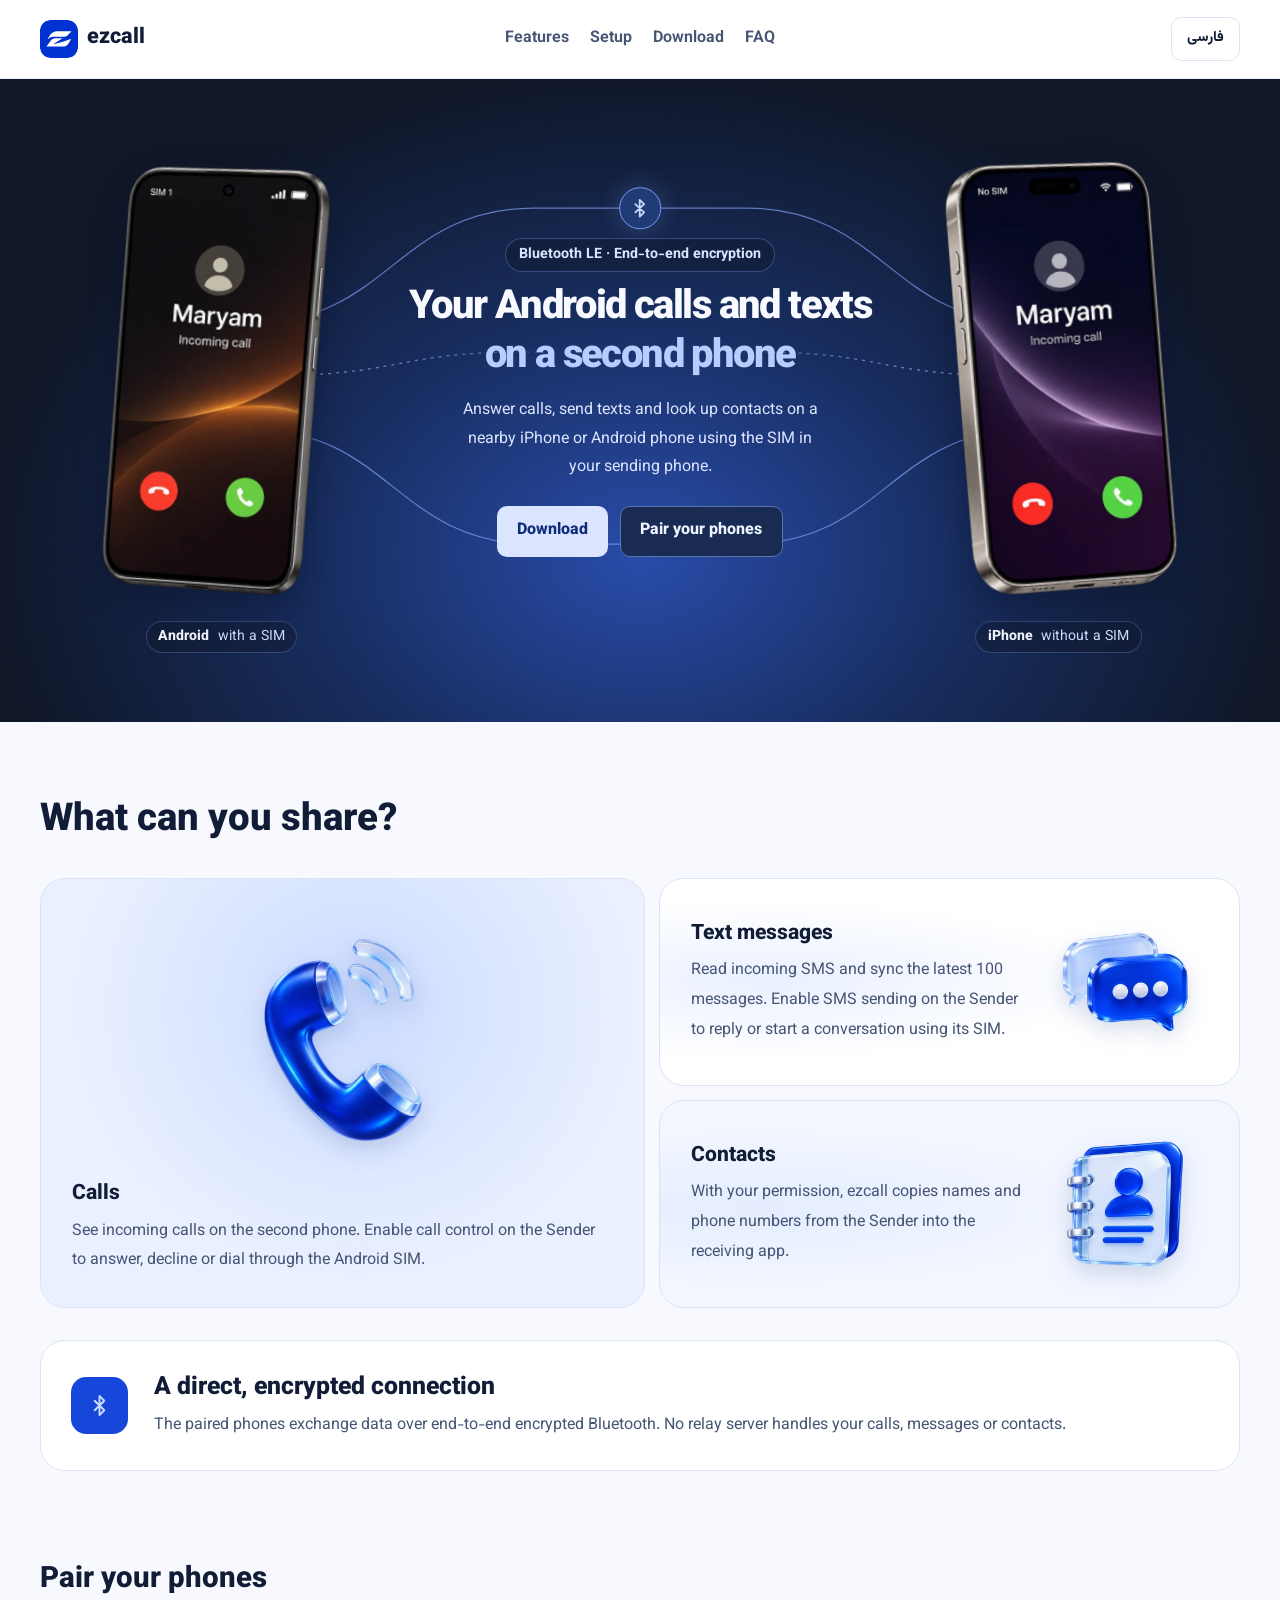
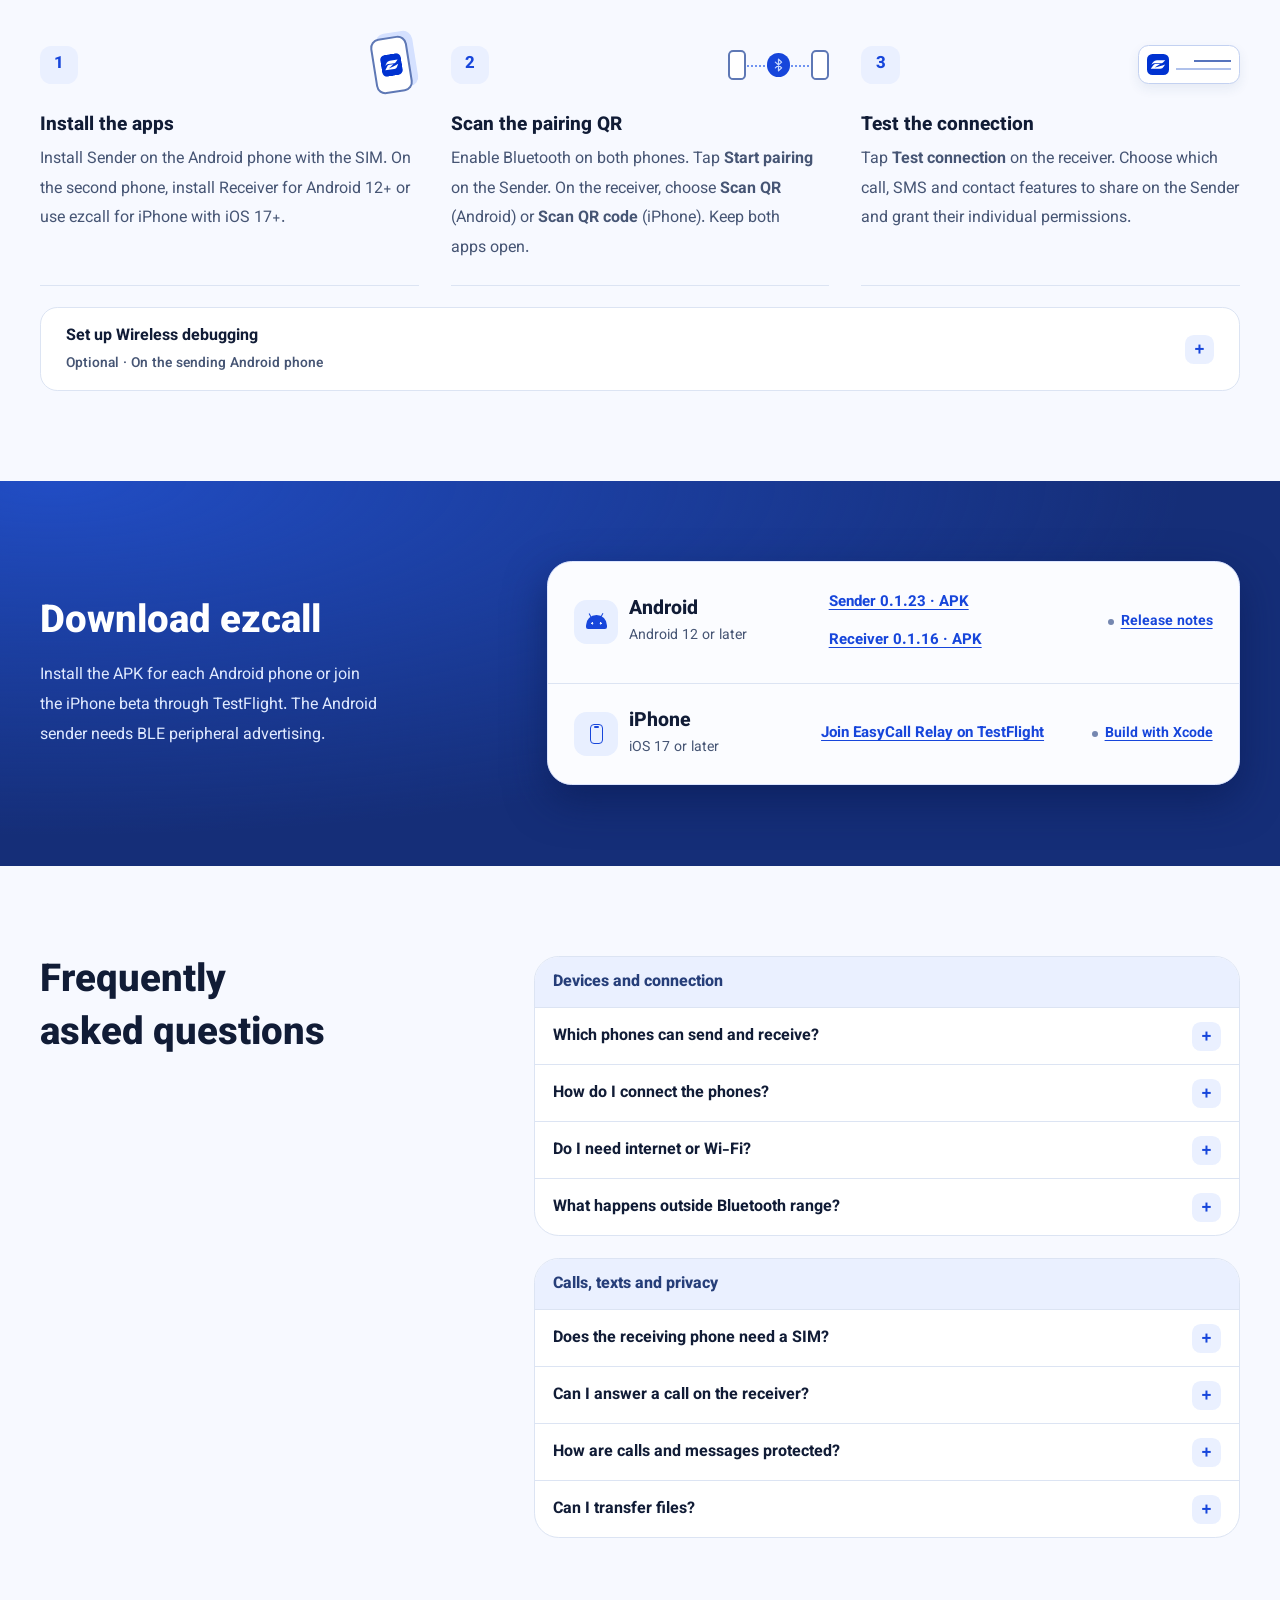
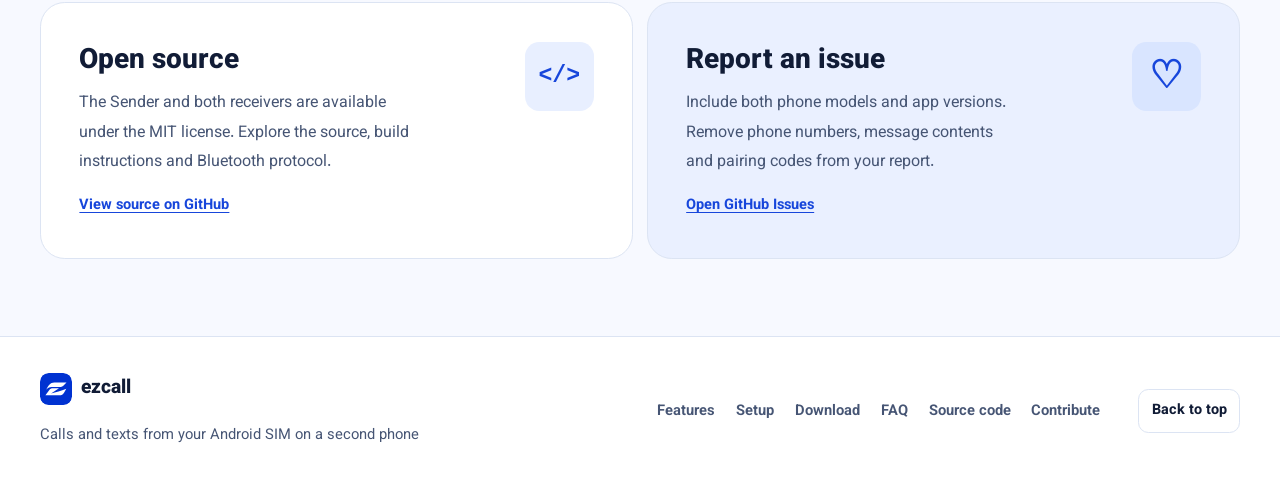
==== docs/en.html @ 279ec1f6 "Release EasyCall Android Sender 0.1.23 and Receiver 0.1.16 Sender checks in a live relayed call whet" ====
<!DOCTYPE html>

<html dir="ltr" lang="en">
<head>
<meta charset="utf-8"/>
<meta content="width=device-width, initial-scale=1" name="viewport"/>
<meta content="Use an Android SIM for calls, SMS and contacts on a nearby iPhone or second Android over encrypted Bluetooth." name="description"/>
<meta content="#f7f9ff" name="theme-color"/>
<meta content="website" property="og:type"/>
<meta content="ezcall | Android calls and SMS on a second phone" property="og:title"/>
<meta content="Use an Android SIM for calls, SMS and contacts on a nearby iPhone or second Android over encrypted Bluetooth." property="og:description"/>
<meta content="https://ehsatn.github.io/EZcall/en.html" property="og:url"/>
<meta content="https://ehsatn.github.io/EZcall/assets/ezcall-app-icon.png?v=vector" property="og:image"/>
<link href="https://ehsatn.github.io/EZcall/" hreflang="fa" rel="alternate"/>
<link href="https://ehsatn.github.io/EZcall/en.html" hreflang="en" rel="alternate"/>
<link href="https://ehsatn.github.io/EZcall/en.html" rel="canonical"/>
<title>ezcall | Android calls and SMS on a second phone</title>
<link href="assets/ezcall-app-icon.svg" rel="icon" sizes="any" type="image/svg+xml"/>
<link href="assets/ezcall-app-icon.png?v=vector" rel="apple-touch-icon"/>
<link href="site.css" rel="stylesheet"/>
</head>
<body>
<a class="skip" href="#main">Skip to content</a>
<header class="site-header" id="top">
<div class="header wrap">
<a aria-label="ezcall home" class="brand" href="#top">
<img alt="" height="44" src="assets/ezcall-app-icon.svg" width="44"/><span>ezcall</span>
</a>
<nav aria-label="Main navigation">
<a href="#features">Features</a>
<a href="#how">Setup</a>
<a href="#download">Download</a>
<a href="#faq">FAQ</a>
</nav>
<a class="header-action" href="index.html" hreflang="fa" lang="fa">فارسی</a>
</div>
</header>
<main id="main" tabindex="-1">
<section aria-labelledby="title" class="hero">
<div class="hero-layout wrap">
<div class="hero-copy">
<p class="eyebrow">Bluetooth LE · End-to-end encryption</p>
<h1 id="title">Your Android calls and texts <span>on a second phone</span></h1>
<p class="hero-description">Answer calls, send texts and look up contacts on a nearby iPhone or Android phone using the SIM in your sending phone.</p>
<div class="actions">
<a class="button primary" href="#download">Download</a>
<a class="button secondary" href="#how">Pair your phones</a>
</div>
</div>
<figure class="hero-art">
<div class="hero-devices">
<svg aria-hidden="true" class="hero-routes" fill="none" focusable="false" preserveAspectRatio="none" viewBox="0 0 800 400">
<defs>
<linearGradient id="relay-midline">
<stop offset="0" stop-color="#98b6ff"></stop>
<stop offset=".28" stop-color="#98b6ff" stop-opacity=".65"></stop>
<stop offset=".4" stop-color="#98b6ff" stop-opacity="0"></stop>
<stop offset=".6" stop-color="#98b6ff" stop-opacity="0"></stop>
<stop offset=".72" stop-color="#98b6ff" stop-opacity=".65"></stop>
<stop offset="1" stop-color="#98b6ff"></stop>
</linearGradient>
</defs>
<path class="route-outer" d="M0 155C136 155 149 60 289 60H511C651 60 664 155 800 155" vector-effect="non-scaling-stroke"></path>
<path class="route-inner" d="M0 200C158 200 140 180 281 180H519C660 180 642 200 800 200" vector-effect="non-scaling-stroke"></path>
<path class="route-outer" d="M0 245C136 245 149 340 289 340H511C651 340 664 245 800 245" vector-effect="non-scaling-stroke"></path>
</svg>
<img alt="Maryam calling the Android sender on SIM 1" class="hero-phone hero-phone-android" fetchpriority="high" height="1080" src="assets/ezcall-hero-android-maryam.webp" width="720"/>
<span aria-hidden="true" class="hero-relay"><img alt="" height="24" src="assets/bluetooth.svg?v=ezcall-blue" width="24"/></span>
<img alt="The same call from Maryam on an iPhone without a SIM" class="hero-phone hero-phone-iphone" fetchpriority="high" height="1080" src="assets/ezcall-hero-iphone-maryam.webp" width="720"/>
</div>
<figcaption>
<span><b>Android</b> with a SIM</span>
<span><b>iPhone</b> without a SIM</span>
</figcaption>
</figure>
</div>
</section>
<section aria-labelledby="features-title" class="features wrap" id="features">
<h2 id="features-title">What can you share?</h2>
<div class="feature-grid">
<article class="feature-card feature-call">
<div>
<h3>Calls</h3>
<p>See incoming calls on the second phone. Enable call control on the Sender to answer, decline or dial through the Android SIM.</p>
</div>
<img alt="" height="500" loading="lazy" src="assets/ezcall-feature-call.webp" width="500"/>
</article>
<article class="feature-card feature-message">
<div>
<h3>Text messages</h3>
<p>Read incoming SMS and sync the latest 100 messages. Enable SMS sending on the Sender to reply or start a conversation using its SIM.</p>
</div>
<img alt="" height="500" loading="lazy" src="assets/ezcall-feature-message.webp" width="500"/>
</article>
<article class="feature-card feature-contacts">
<div>
<h3>Contacts</h3>
<p>With your permission, ezcall copies names and phone numbers from the Sender into the receiving app.</p>
</div>
<img alt="" height="500" loading="lazy" src="assets/ezcall-feature-contacts.webp" width="500"/>
</article>
</div>
</section>
<section aria-labelledby="privacy-title" class="privacy wrap">
<div class="privacy-panel">
<span aria-hidden="true" class="privacy-icon"><img alt="" height="28" src="assets/bluetooth.svg?v=ezcall-blue" width="28"/></span>
<div>
<h2 id="privacy-title">A direct, encrypted connection</h2>
<p>The paired phones exchange data over end-to-end encrypted Bluetooth. No relay server handles your calls, messages or contacts.</p>
</div>
</div>
</section>
<section aria-labelledby="how-title" class="how wrap" id="how">
<h2 id="how-title">Pair your phones</h2>
<ol class="steps" role="list">
<li>
<div aria-hidden="true" class="step-art">
<span class="step-index">1</span>
<span class="install-preview"><img alt="" height="28" src="assets/ezcall-app-icon.svg" width="28"/></span>
</div>
<div><h3>Install the apps</h3><p>Install Sender on the Android phone with the SIM. On the second phone, install Receiver for Android 12+ or use ezcall for iPhone with iOS 17+.</p></div>
</li>
<li>
<div aria-hidden="true" class="step-art">
<span class="step-index">2</span>
<span class="pair-preview">
<span class="pair-device"></span>
<img alt="" height="24" src="assets/bluetooth.svg?v=ezcall-blue" width="24"/>
<span class="pair-device"></span>
</span>
</div>
<div><h3>Scan the pairing QR</h3><p>Enable Bluetooth on both phones. Tap <b>Start pairing</b> on the Sender. On the receiver, choose <b>Scan QR</b> (Android) or <b>Scan QR code</b> (iPhone). Keep both apps open.</p></div>
</li>
<li>
<div aria-hidden="true" class="step-art">
<span class="step-index">3</span>
<span class="notification-preview">
<img alt="" height="28" src="assets/ezcall-app-icon.svg" width="28"/>
<span class="notification-lines"></span>
</span>
</div>
<div><h3>Test the connection</h3><p>Tap <b>Test connection</b> on the receiver. Choose which call, SMS and contact features to share on the Sender and grant their individual permissions.</p></div>
</li>
</ol>
<details class="wireless-guide" id="wireless-debugging">
<summary><span>Set up Wireless debugging<small>Optional · On the sending Android phone</small></span></summary>
<div class="wireless-content">
<p>For call audio on the receiver, pair ezcall with the debugging service on the sending Android phone itself. The two phones still pair by QR and exchange data over Bluetooth.</p>
<ol>
<li>Connect the Sender to Wi-Fi and turn on Developer options. On most phones, open About phone and tap Build number seven times.</li>
<li>In ezcall, tap <b>Pair with Wireless debugging</b>. Allow notifications if prompted.</li>
<li>Open <b>Developer options → Wireless debugging</b>, enable it and select <b>Pair device with pairing code</b>. Keep the code dialog open.</li>
<li>In the notification shade, tap <b>Enter code</b> on the ezcall notification and enter the six digits. If port discovery fails, enter the code and port from the same dialog in the form <code>123456:37811</code>.</li>
</ol>
<p>Under <b>Call audio on the receiving phone</b>, tap <b>Set up call audio</b>. The app reports whether the handset supports two-way or listen-only audio. To revoke authorization, remove ezcall from <b>Paired devices</b> in Wireless debugging.</p>
<a href="https://developer.android.com/studio/debug/dev-options">Android developer options guide</a>
</div>
</details>
</section>
<section aria-labelledby="download-title" class="download-band" id="download">
<div class="download wrap">
<div class="section-intro">
<h2 id="download-title">Download ezcall</h2>
<p>Install the APK for each Android phone or join the iPhone beta through TestFlight. The Android sender needs BLE peripheral advertising.</p>
</div>
<div class="platforms">
<article class="platform">
<header class="platform-header">
<span aria-hidden="true" class="platform-icon"><span class="android-mark"></span></span>
<div><h3>Android</h3><p>Android 12 or later</p></div>
</header>
<ul class="platform-roles" role="list">
<li><a href="https://github.com/ehsatn/EZcall/releases/download/android-2026-11-28-2/ezcall-sender-0.1.23-release.apk">Sender 0.1.23 · APK</a></li>
<li><a href="https://github.com/ehsatn/EZcall/releases/download/android-2026-11-28-2/ezcall-receiver-0.1.16-release.apk">Receiver 0.1.16 · APK</a></li>
</ul>
<a class="platform-release" href="https://github.com/ehsatn/EZcall/releases/latest" id="android-download">Release notes</a>
</article>
<article class="platform">
<header class="platform-header">
<span aria-hidden="true" class="platform-icon"><span class="ios-mark"></span></span>
<div><h3>iPhone</h3><p>iOS 17 or later</p></div>
</header>
<ul class="platform-roles" role="list"><li><a href="https://testflight.apple.com/join/gRnJCZ5E">Join EasyCall Relay on TestFlight</a></li></ul>
<a class="platform-release" href="https://github.com/ehsatn/EZcall/blob/main/ios/README.md" id="ios-download">Build with Xcode</a>
</article>
</div>
</div>
</section>
<section aria-labelledby="faq-title" class="faq wrap" id="faq">
<h2 id="faq-title">Frequently asked questions</h2>
<div class="faq-list">
<h3>Devices and connection</h3>
<details>
<summary>Which phones can send and receive?</summary>
<p>Use Android 12+ with BLE peripheral advertising as the Sender. Use an iPhone with iOS 17+ or a second Android phone with Android 12+ as the receiver.</p>
</details>
<details>
<summary>How do I connect the phones?</summary>
<p>Enable Bluetooth, open the pairing QR on the Sender and scan it inside the receiver. Run Test connection on the receiver. <a href="#how">Pairing steps</a> · <a href="#wireless-debugging">Wireless debugging guide</a></p>
</details>
<details>
<summary>Do I need internet or Wi-Fi?</summary>
<p>Pairing and everyday relay use Bluetooth without an internet account. The optional call-audio setup uses Wi-Fi for Wireless debugging on the Sender.</p>
</details>
<details>
<summary>What happens outside Bluetooth range?</summary>
<p>The relay tries to reconnect when the phones are nearby again. Call alerts require a live connection while the phone rings. You can sync recent SMS after reconnecting.</p>
</details>
</div>
<div class="faq-list">
<h3>Calls, texts and privacy</h3>
<details>
<summary>Does the receiving phone need a SIM?</summary>
<p>Only the Android Sender needs an active SIM for carrier calls and texts.</p>
</details>
<details>
<summary>Can I answer a call on the receiver?</summary>
<p>Enable Call control on the Sender to answer, decline or dial. For audio on the receiver, complete the <a href="#wireless-debugging">call-audio setup</a>. Two-way audio depends on the Android handset. In listen-only mode, speak into the Sender.</p>
</details>
<details>
<summary>How are calls and messages protected?</summary>
<p>The pairing QR authenticates the devices. Every session uses fresh keys and AES-256-GCM encryption. Show the QR only to a phone you trust.</p>
</details>
<details>
<summary>Can I transfer files?</summary>
<p>ezcall supports calls, SMS and contact sync. File transfer is outside its supported features.</p>
</details>
</div>
</section>
<section aria-label="Source code and contributions" class="project wrap">
<div class="project-panel">
<article class="project-section" id="opensource">
<div class="project-copy">
<h2>Open source</h2>
<p>The Sender and both receivers are available under the MIT license. Explore the source, build instructions and Bluetooth protocol.</p>
<a class="status" href="https://github.com/ehsatn/EZcall" id="source-link">View source on GitHub</a>
</div>
<span aria-hidden="true" class="project-icon code-icon" dir="ltr">&lt;/&gt;</span>
</article>
<article class="project-section project-support" id="support">
<div class="project-copy">
<h2>Report an issue</h2>
<p>Include both phone models and app versions. Remove phone numbers, message contents and pairing codes from your report.</p>
<a class="status" href="https://github.com/ehsatn/EZcall/issues">Open GitHub Issues</a>
</div>
<span aria-hidden="true" class="project-icon heart-icon">♡</span>
</article>
</div>
</section>
</main>
<footer class="footer">
<div class="footer-inner wrap">
<div class="footer-brand">
<a aria-label="ezcall home" class="brand" href="#top">
<img alt="" height="44" src="assets/ezcall-app-icon.svg" width="44"/><span>ezcall</span>
</a>
<p>Calls and texts from your Android SIM on a second phone</p>
</div>
<nav aria-label="Footer navigation" class="footer-nav">
<a href="#features">Features</a>
<a href="#how">Setup</a>
<a href="#download">Download</a>
<a href="#faq">FAQ</a>
<a href="#opensource">Source code</a>
<a href="#support">Contribute</a>
</nav>
<a class="footer-top" href="#top">Back to top</a>
</div>
</footer>
</body>
</html>
---- docs/site.css ----
@font-face {
  font-family: Vazirmatn;
  src: url("assets/vazirmatn.ttf") format("truetype");
  font-weight: 100 900;
  font-display: swap;
}

:root {
  color-scheme: light;
  --background: #f7f9ff;
  --white: #fff;
  --ink: #111c36;
  --muted: #465574;
  --primary: #1746db;
  --line: #dce4f3;
  --soft-blue: #eaf0ff;
  --radius: 1.55rem;
  --font-family: Vazirmatn, Tahoma, sans-serif;
}

*, *::before, *::after { box-sizing: border-box; }
html { background: var(--background); scroll-behavior: smooth; }
body { margin: 0; color: var(--ink); font: 400 1rem/1.85 var(--font-family); }
a { color: inherit; text-decoration: none; }
a:focus-visible, summary:focus-visible, main:focus-visible { outline: 3px solid #587cf2; outline-offset: 4px; }
img { display: block; max-width: 100%; }
h1, h2, h3, p, figure { margin: 0; }
h1, h2 { text-wrap: balance; }
h2 { font-size: clamp(1.67rem, 3vw, 2.55rem); font-weight: 840; line-height: 1.38; }
h3 { font-size: clamp(1.12rem, 1.65vw, 1.5rem); font-weight: 800; line-height: 1.45; }
section[id], article[id] { scroll-margin-block-start: 1.4rem; }
.wrap { width: min(75rem, calc(100% - 5rem)); margin-inline: auto; }
.skip { position: absolute; z-index: 3; inset-block-start: .5rem; inset-inline-start: .5rem; padding: .45rem .95rem; background: #fff; transform: translateY(-170%); }
.skip:focus { transform: none; }

.site-header { border-block-end: 1px solid #e8edf7; background: var(--white); }
.header {
  display: grid;
  grid-template-columns: 1fr auto 1fr;
  align-items: center;
  min-height: 4.85rem;
  gap: .9rem;
}
.brand { display: inline-flex; align-items: center; gap: .58rem; width: fit-content; font-size: 1.35rem; font-weight: 850; line-height: 1.35; }
.brand img { width: 2.35rem; height: 2.35rem; border-radius: .68rem; }
nav { display: flex; gap: clamp(.45rem, 1.65vw, 1.45rem); color: var(--muted); font-weight: 650; }
nav a, .header-action { display: inline-flex; align-items: center; min-height: 2.75rem; }
nav a:hover { color: var(--primary); }
.header-action { justify-self: end; padding-inline: .95rem; border: 1px solid var(--line); border-radius: .65rem; color: var(--ink); font-size: .9rem; font-weight: 750; }
.header-action:hover { border-color: #b8c9fd; color: var(--primary); background: #f5f8ff; }

.hero { --accent: #b7cdff; overflow: hidden; background: radial-gradient(ellipse at 50% 74%, #294caa 0%, #172c5c 38%, transparent 72%), #101728; color: #f8faff; font-family: Dana, var(--font-family); line-height: 1.8; }
.hero-layout { --hero-center: 41%; display: grid; grid-template-columns: minmax(0, 1fr); align-items: center; padding-block: clamp(2.5rem, 4.5vw, 4.2rem) clamp(2.7rem, 5vw, 4.7rem); }
.hero-copy, .hero-art { grid-area: 1 / 1; }
.hero-copy { z-index: 1; justify-self: center; width: var(--hero-center); text-align: center; }
.eyebrow { display: inline-block; padding: .22rem .8rem; border: 1px solid #799cf059; border-radius: 2rem; background: #10172866; color: #dce5ff; font-size: .89rem; font-weight: 700; }
h1 { font-size: clamp(1.95rem, 3.12vw, 2.95rem); font-weight: 870; line-height: 1.24; letter-spacing: -.04em; margin-block: .72rem .88rem; }
h1 span { display: block; color: var(--accent); }
.hero-description { max-inline-size: 40ch; margin-inline: auto; color: #dce5ff; text-wrap: pretty; }
.actions { display: flex; flex-wrap: wrap; align-items: center; justify-content: center; gap: .6rem .75rem; margin-block-start: 1.45rem; }
.button { display: inline-flex; justify-content: center; align-items: center; min-height: 3.15rem; padding: .48rem 1.22rem; border-radius: .62rem; font-weight: 800; transition: background-color .2s ease; }
.primary { color: #102d78; background: #dce5ff; }
.primary:hover { background: #e1ebff; }
.secondary { border: 1px solid #5b74ab; color: #edf3ff; background: #192b53; }
.secondary:hover { background: #28427b; }

.hero-art { min-width: 0; }
.hero-devices, .hero-art figcaption { display: grid; grid-template-columns: minmax(0, 1fr) var(--hero-center) minmax(0, 1fr); }
.hero-devices { position: relative; isolation: isolate; align-items: center; }
.hero-routes { position: absolute; z-index: -1; inset: 0 18%; width: 64%; height: 100%; pointer-events: none; }
.route-outer { stroke: #89aaff; stroke-width: 1.25; opacity: .64; }
.route-inner { stroke: url(#relay-midline); stroke-width: 1.25; stroke-dasharray: 3 5; opacity: .8; }
.hero-phone { grid-row: 1; justify-self: center; width: min(100%, 20rem); height: auto; filter: drop-shadow(0 .85rem 1.3rem #060d2880); }
.hero-phone-android { grid-column: 1; transform: rotate(4deg); }
.hero-phone-iphone { grid-column: 3; transform: rotate(-4deg); }
.hero-relay { position: absolute; inset: 15% auto auto 50%; transform: translate(-50%, -50%); display: grid; place-items: center; width: 2.6rem; aspect-ratio: 1; border: 1px solid #7598f3; border-radius: 50%; background: #213b76; box-shadow: 0 0 1.6rem #86a8ff45; }
.hero-relay img { width: 1.3rem; height: 1.3rem; }
.hero-art figcaption { padding: .3rem .4rem; color: #d2dfff; text-align: center; font-size: .88rem; }
.hero-art figcaption span { justify-self: center; padding: .16rem .7rem; border: 1px solid #799cf04d; border-radius: 1rem; background: #10172866; }
.hero-art figcaption span:last-child { grid-column: 3; }
.hero-art figcaption b { font-weight: 780; margin-inline-end: .3rem; color: #f4f7ff; }

.features { padding-block: clamp(2.7rem, 5.7vw, 5rem) clamp(1.3rem, 2.5vw, 2.35rem); }
.features h2 { margin-block-end: clamp(1.05rem, 2.4vw, 1.85rem); }
.feature-grid { display: grid; grid-template-columns: minmax(0, 1fr) minmax(0, .96fr); gap: .85rem; }
.feature-card {
  position: relative;
  display: grid;
  grid-template-columns: minmax(0, 1fr) minmax(0, .5fr);
  align-items: center;
  gap: clamp(.5rem, 1.75vw, 1.25rem);
  padding: clamp(1.05rem, 2.45vw, 1.95rem);
  border: 1px solid var(--line);
  border-radius: var(--radius);
  background: var(--white);
}
.feature-call {
  grid-row: span 2;
  grid-template: minmax(0, 1fr) auto / minmax(0, 1fr);
  gap: .55rem;
  background: radial-gradient(ellipse at 52% 30%, #cbdbff, transparent 64%), #eaf0ff;
}
.feature-message { background: radial-gradient(ellipse at 19% 49%, #e9f0ff, transparent 53%), var(--white); }
.feature-contacts { background: radial-gradient(ellipse at 17% 52%, #e4edff, transparent 50%), #f2f6ff; }
.feature-card p { margin-block-start: .45rem; color: var(--muted); text-wrap: pretty; }
.feature-card img { width: min(100%, 9rem); height: auto; justify-self: center; filter: drop-shadow(0 .6rem .65rem #193d842b); transition: transform .24s ease; }
.feature-card:hover img { transform: translateY(-.22rem); }
.feature-call img { grid-row: 1; width: min(100%, 14.5rem); }

.privacy { margin-block-end: clamp(3.4rem, 7vw, 6.2rem); }
.privacy-panel {
  display: grid;
  grid-template-columns: auto minmax(0, 1fr);
  align-items: center;
  gap: clamp(.85rem, 2.45vw, 1.6rem);
  padding: clamp(1rem, 2.7vw, 1.85rem);
  border: 1px solid var(--line);
  border-radius: var(--radius);
  background: var(--white);
}
.privacy-icon { display: grid; place-items: center; width: clamp(2.8rem, 6vw, 3.6rem); aspect-ratio: 1; border-radius: .95rem; background: var(--primary); }
.privacy-icon img { width: 1.48rem; height: 1.48rem; }
.privacy h2 { font-size: clamp(1.17rem, 2vw, 1.55rem); }
.privacy p { margin-block-start: .35rem; color: var(--muted); text-wrap: pretty; }

.how { padding-block-end: clamp(3.6rem, 7vw, 6rem); }
.how h2 { margin-block-end: clamp(1.1rem, 2.7vw, 1.9rem); font-size: clamp(1.46rem, 2.3vw, 2rem); }
.steps { display: grid; grid-template-columns: repeat(3, minmax(0, 1fr)); gap: clamp(1rem, 3vw, 2rem); margin: 0; padding: 0; list-style: none; }
.steps li { min-width: 0; padding: 0 0 1.35rem; border-block-end: 1px solid var(--line); }
.step-art { display: flex; align-items: center; justify-content: space-between; gap: .6rem; min-height: 4.2rem; margin-block-end: .85rem; }
.step-index { display: grid; flex: none; place-items: center; width: 2.4rem; aspect-ratio: 1; border-radius: .72rem; background: var(--soft-blue); color: var(--primary); font-size: 1.05rem; font-weight: 800; }
.install-preview { display: grid; place-items: center; width: 2.3rem; height: 3.5rem; margin-inline-end: .55rem; border: 2px solid #5e78b5; border-radius: .58rem; background: var(--white); box-shadow: .38rem -.25rem 0 #d5e1ff; transform: rotate(-9deg); }
.install-preview img, .notification-preview img { flex: none; width: 1.32rem; height: 1.32rem; }
.pair-preview { position: relative; isolation: isolate; display: flex; align-items: center; justify-content: space-between; gap: .4rem; width: 6.35rem; }
.pair-preview::before { content: ""; position: absolute; z-index: -1; inset-inline: .5rem; inset-block-start: 50%; border-block-start: 2px dotted #7094f1; }
.pair-device { flex: none; width: 1.12rem; height: 1.91rem; border: 2px solid #5e78b5; border-radius: .32rem; background: var(--white); }
.pair-preview img { box-sizing: content-box; width: .92rem; height: .92rem; padding: .28rem; border-radius: 50%; background: var(--primary); }
.notification-preview { display: flex; align-items: center; gap: .45rem; width: 6.35rem; padding: .5rem; border: 1px solid #c3d1f1; border-radius: .66rem; background: var(--white); box-shadow: 0 .3rem .75rem #28497e15; }
.notification-lines { flex: 1; height: .65rem; background: linear-gradient(#5674bd, #5674bd) right top / 68% .15rem no-repeat, linear-gradient(#afc1eb, #afc1eb) right bottom / 100% .15rem no-repeat; }
.steps h3 { font-size: 1.19rem; }
.steps p { margin-block-start: .35rem; color: var(--muted); text-wrap: pretty; }

.wireless-guide { margin-block-start: 1.3rem; border: 1px solid var(--line); border-radius: 1.08rem; background: var(--white); scroll-margin-block-start: 1.4rem; }
.wireless-guide summary, .faq-list summary {
  display: flex;
  align-items: center;
  justify-content: space-between;
  gap: .75rem;
  min-height: 3.5rem;
  cursor: pointer;
  list-style: none;
  font-weight: 730;
  transition: color .18s ease, background-color .18s ease;
}
.wireless-guide summary { padding: .85rem clamp(1rem, 2.4vw, 1.55rem); border-radius: 1rem; }
.wireless-guide summary small { display: block; color: var(--muted); font-size: .86rem; font-weight: 540; }
.wireless-guide summary::-webkit-details-marker, .faq-list summary::-webkit-details-marker { display: none; }
.wireless-guide summary::after, .faq-list summary::after {
  display: grid;
  flex: none;
  place-items: center;
  width: 1.8rem;
  aspect-ratio: 1;
  border-radius: .55rem;
  background: var(--soft-blue);
  color: var(--primary);
  content: "+";
  font: 610 1.25rem/1 var(--font-family);
}
.wireless-guide[open] summary::after, .faq-list details[open] summary::after { content: "−"; }
.wireless-guide summary:hover, .faq-list summary:hover, .faq-list details[open] summary { color: var(--primary); background: #f3f6fe; }
.wireless-guide summary:focus-visible, .faq-list summary:focus-visible { outline-offset: -3px; }
.wireless-content { padding: .15rem clamp(1rem, 2.4vw, 1.55rem) 1.25rem; color: var(--muted); }
.wireless-content ol { margin-block: .75rem; padding-inline-start: 1.4rem; }
.wireless-content li { padding-inline-start: .2rem; margin-block: .45rem; }
.wireless-content code { white-space: nowrap; }
.wireless-content a, .faq-list a { color: var(--primary); text-decoration: underline; text-underline-offset: .22em; font-weight: 680; }
.wireless-content > a { display: inline-block; margin-block-start: .7rem; }

.download-band { color: var(--white); background: radial-gradient(ellipse at 4% 0%, #214dc4, transparent 65%), #152e78; }
.download { display: grid; grid-template-columns: minmax(0, .78fr) minmax(0, 1.22fr); align-items: center; gap: clamp(1.45rem, 5vw, 4rem); padding-block: clamp(2.8rem, 6.3vw, 5.4rem); }
.section-intro p { margin-block-start: .7rem; max-inline-size: 38ch; color: #e0eaff; text-wrap: pretty; }
.platforms {
  container-type: inline-size;
  min-width: 0;
  border: 1px solid #dce5ff;
  border-radius: var(--radius);
  background: #fbfcff;
  color: var(--ink);
  box-shadow: 0 1rem 2.5rem #091b55a0;
}
.platform {
  display: grid;
  grid-template-columns: minmax(8.5rem, .95fr) minmax(0, 1.05fr) auto;
  align-items: center;
  gap: .95rem;
  min-width: 0;
  padding: clamp(1rem, 2vw, 1.45rem) clamp(1rem, 2.15vw, 1.65rem);
}
.platform + .platform { border-block-start: 1px solid var(--line); }
.platform-header { display: flex; align-items: center; gap: .65rem; }
.platform-header h3 { font-size: 1.22rem; }
.platform-header p { color: var(--muted); font-size: .88rem; white-space: nowrap; }
.platform-icon { display: grid; flex: none; place-items: center; width: 2.75rem; aspect-ratio: 1; border-radius: .78rem; background: #e8efff; color: var(--primary); }
.platform-roles { display: grid; gap: .12rem; margin: 0; padding: 0; list-style: none; font-size: .94rem; font-weight: 730; }
.platform-roles li { display: flex; flex-wrap: wrap; align-items: baseline; column-gap: .45rem; }
.platform-roles small { color: var(--muted); font-size: .83rem; font-weight: 540; }
.platform-release { display: flex; align-items: center; gap: .4rem; justify-self: end; color: var(--muted); font-size: .88rem; font-weight: 680; white-space: nowrap; }
.platform-release::before { content: ""; flex: none; width: .38rem; aspect-ratio: 1; border-radius: 50%; background: #7587b0; }

@container (max-width: 33rem) {
  .platform { grid-template-columns: minmax(0, 1fr) auto; gap: .55rem .7rem; }
  .platform-roles { grid-column: 1 / -1; grid-row: 2; padding-inline-start: 3.4rem; }
}
.android-mark { position: relative; width: 1.3rem; height: .85rem; border-radius: 1rem 1rem .2rem .2rem; background: radial-gradient(circle at 30% 60%, #e8efff 0 .06rem, transparent .08rem), radial-gradient(circle at 70% 60%, #e8efff 0 .06rem, transparent .08rem), currentColor; }
.android-mark::before, .android-mark::after { content: ""; position: absolute; width: .09rem; height: .38rem; background: currentColor; top: -.17rem; }
.android-mark::before { left: .26rem; transform: rotate(-28deg); }
.android-mark::after { right: .26rem; transform: rotate(28deg); }
.ios-mark { position: relative; width: .82rem; height: 1.3rem; border: .12rem solid currentColor; border-radius: .25rem; }
.ios-mark::after { content: ""; position: absolute; width: .3rem; height: .09rem; inset: .11rem 0 auto; margin-inline: auto; background: currentColor; border-radius: .1rem; }

.faq {
  display: grid;
  grid-template-columns: minmax(0, .75fr) minmax(0, 1.25fr);
  align-items: start;
  gap: 1.35rem clamp(1.5rem, 5.5vw, 5rem);
  padding-block: clamp(3.5rem, 7vw, 6rem) clamp(2.4rem, 5vw, 4.25rem);
}
.faq h2 { grid-row: span 2; }
.faq-list { grid-column: 2; min-width: 0; overflow: hidden; border: 1px solid var(--line); border-radius: var(--radius); background: var(--white); }
.faq-list h3 { padding: .85rem 1.15rem; background: #eaf0ff; color: #263e79; font-size: 1rem; }
.faq-list details { border-block-start: 1px solid var(--line); }
.faq-list summary { padding: .75rem 1.15rem; }
.faq-list p { padding: .2rem 1.15rem 1rem; color: var(--muted); max-inline-size: 68ch; }

.project { padding-block-end: clamp(3.4rem, 6vw, 5.7rem); }
.project-panel { display: grid; grid-template-columns: repeat(2, minmax(0, 1fr)); gap: .85rem; }
.project-section {
  display: grid;
  grid-template-columns: minmax(0, 1fr) auto;
  gap: clamp(.75rem, 3vw, 2.1rem);
  padding: clamp(1.15rem, 3vw, 2.55rem);
  border: 1px solid var(--line);
  border-radius: var(--radius);
  background: var(--white);
}
.project-support { background: #eaf0ff; }
.project-copy { display: grid; grid-template-rows: auto 1fr auto; justify-items: start; }
.project-icon { display: grid; place-items: center; align-self: start; width: clamp(2.65rem, 5.4vw, 4.65rem); aspect-ratio: 1; border-radius: .9rem; background: #e8efff; color: var(--primary); }
.project-support .project-icon { background: #d9e5ff; }
.code-icon { font: 750 clamp(.9rem, 2vw, 1.45rem)/1 Consolas, monospace; }
.heart-icon { font: 650 clamp(1.5rem, 3.1vw, 2.35rem)/1 Arial, sans-serif; }
.project-section h2 { font-size: clamp(1.3rem, 2.2vw, 1.75rem); }
.project-section p { margin-block: .55rem .95rem; color: var(--muted); max-inline-size: 37ch; text-wrap: pretty; }
.status { color: #2d4c98; font-size: .91rem; font-weight: 710; }

.footer { border-block-start: 1px solid var(--line); background: var(--white); }
.footer-inner { display: grid; grid-template-columns: minmax(0, 1fr) auto auto; align-items: center; gap: 1rem clamp(1rem, 3vw, 2.35rem); padding-block: clamp(1.35rem, 3vw, 2.25rem); }
.footer-brand p { margin-block-start: .35rem; color: var(--muted); font-size: .92rem; }
.footer .brand { font-size: 1.2rem; }
.footer .brand img { width: 2rem; height: 2rem; border-radius: .55rem; }
.footer-nav { flex-wrap: wrap; column-gap: clamp(.65rem, 1.8vw, 1.3rem); font-size: .92rem; }
.footer-top { display: inline-flex; align-items: center; width: fit-content; min-height: 2.75rem; padding-inline: .78rem; border: 1px solid var(--line); border-radius: .65rem; white-space: nowrap; font-size: .9rem; font-weight: 730; }
.footer-top:hover { border-color: #b8c9fd; color: var(--primary); background: #f5f8ff; }

@media (max-width: 64rem) {
  .footer-inner { grid-template-columns: minmax(0, 1fr) auto; }
  .footer-nav { grid-row: 2; grid-column: 1 / -1; border-block-start: 1px solid var(--line); padding-block-start: .55rem; }
}

@media (max-width: 58rem) {
  .wrap { width: calc(100% - 3rem); }
}

@media (max-width: 45rem) {
  .wrap { width: calc(100% - 2rem); }
  .header { grid-template-columns: 1fr 1fr; min-height: auto; gap: .2rem .55rem; padding-block: .6rem .28rem; }
  .header nav { grid-column: 1 / -1; grid-row: 2; justify-content: center; flex-wrap: wrap; gap: 0 clamp(.45rem, 2.7vw, 1.3rem); font-size: .91rem; }
  .hero-layout { padding-block: 1.9rem 2rem; gap: .95rem; }
  .hero-copy, .hero-art { grid-area: auto; }
  .hero-copy { width: 100%; }
  h1 { font-size: clamp(1.75rem, 7vw, 2.55rem); }
  .actions { margin-block-start: 1rem; }
  .hero-devices, .hero-art figcaption { grid-template-columns: repeat(2, minmax(0, 1fr)); }
  .hero-phone-iphone, .hero-art figcaption span:last-child { grid-column: 2; }
  .hero-routes { inset: 22% 20%; width: 60%; height: 56%; }
  .route-inner { stroke: #98b6ff; }
  .hero-relay { top: 50%; width: 2.15rem; }
  .hero-relay img { width: 1.08rem; height: 1.08rem; }
  .hero-art figcaption { font-size: .84rem; padding-inline: .25rem; }
  .feature-grid, .steps, .download, .faq, .project-panel { grid-template-columns: 1fr; }
  .feature-card, .feature-call { grid-row: auto; grid-template: auto / minmax(0, 1fr) minmax(0, .58fr); min-height: 9.5rem; }
  .feature-call img { grid-row: auto; width: min(100%, 9.4rem); }
  .steps { gap: 1rem; }
  .steps li { display: grid; grid-template-columns: 2.75rem minmax(0, 1fr); gap: .7rem; padding-block-end: 1.02rem; }
  .step-art { grid-column: 1; grid-row: 1; flex-direction: column; align-items: center; justify-content: start; margin: 0; }
  .step-art > span:not(.step-index) { display: none; }
  .faq h2 { grid-row: auto; }
  .faq-list { grid-column: 1; }
}

@media (prefers-reduced-motion: reduce) {
  html { scroll-behavior: auto; }
  .button, .feature-card img, summary { transition: none; }
  .feature-card:hover img { transform: none; }
}

.platform-roles a, .platform-release, .project-copy a { color: var(--primary); text-decoration: underline; text-underline-offset: .22em; }
.platform-roles a { padding-block: .26rem; }
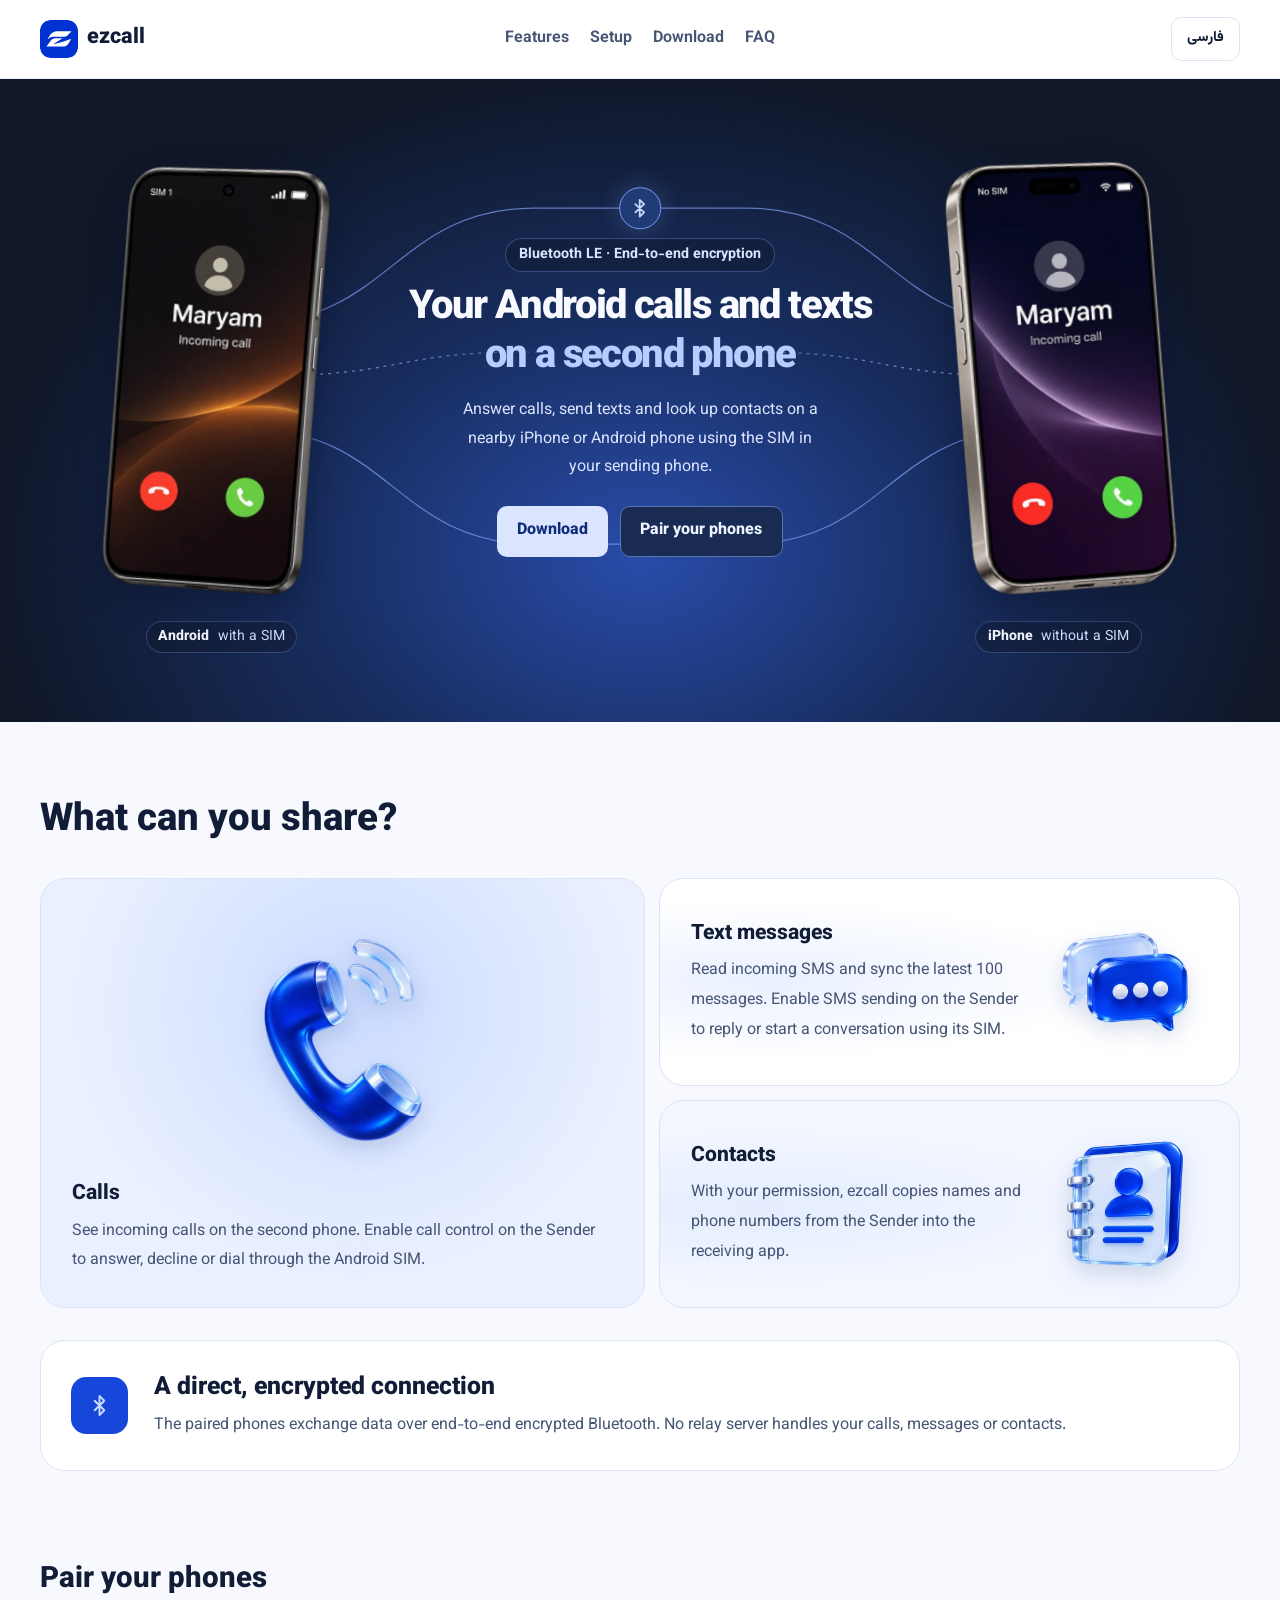
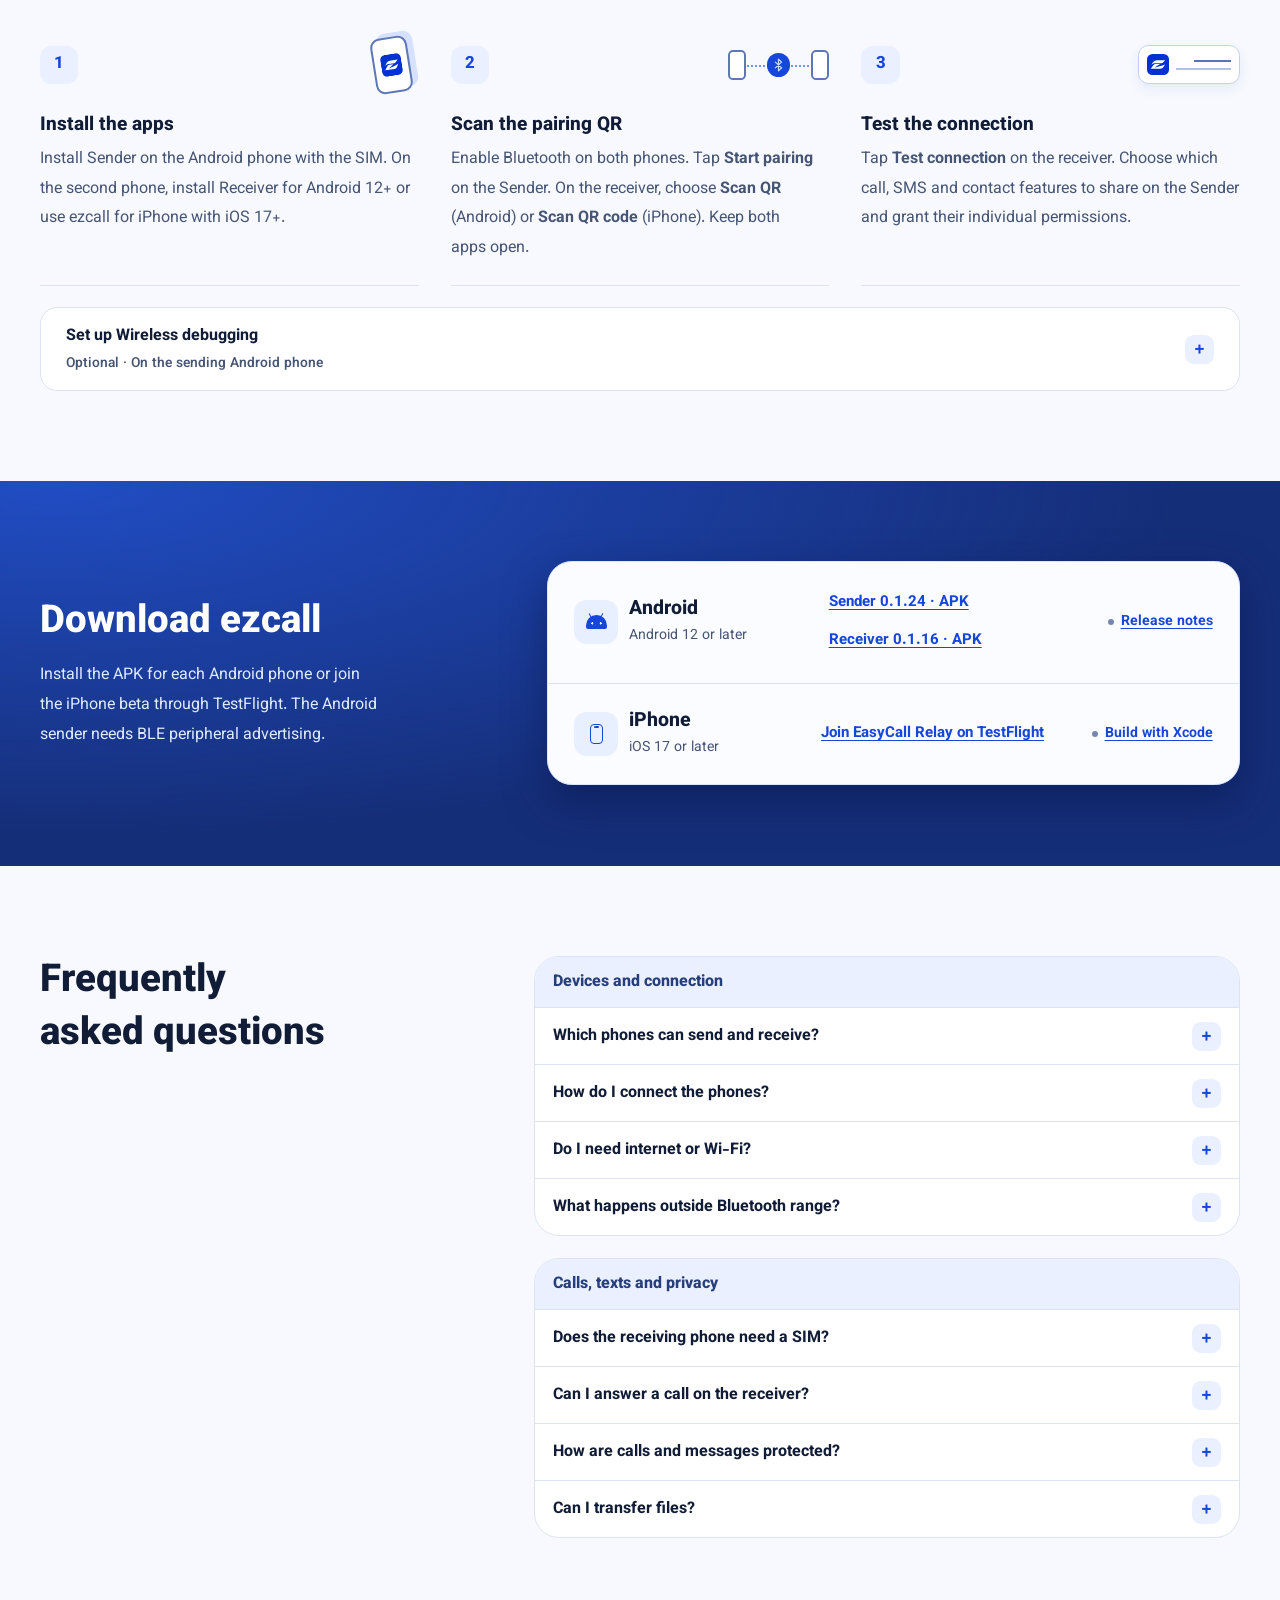
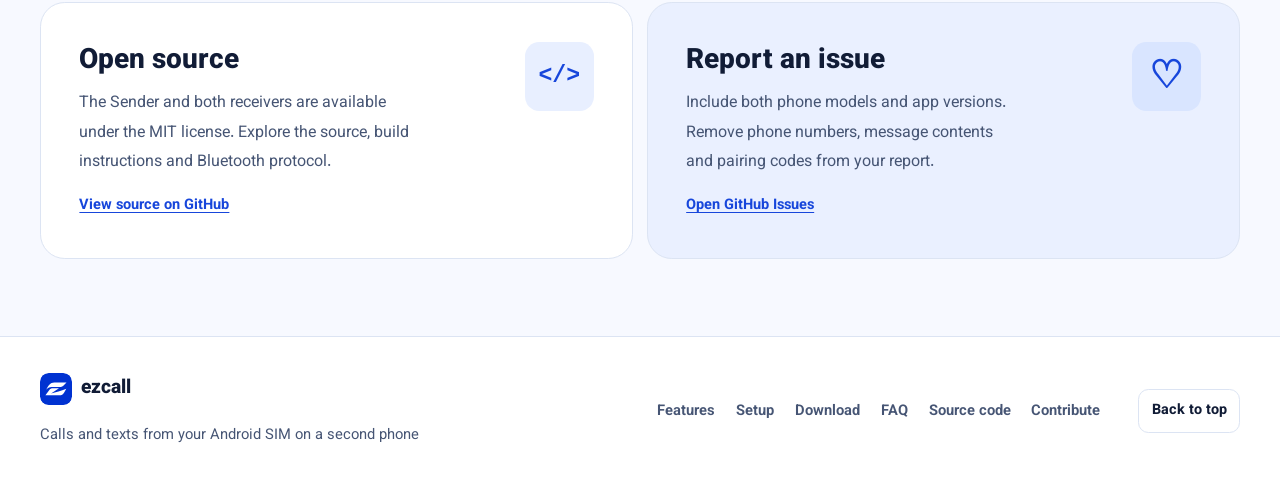
==== commit 52672eab: "Release EasyCall Android Sender 0.1.24 Log every stage of the live uplink check, including checks th" ====
--- a/docs/en.html
+++ b/docs/en.html
@@ -170,7 +170,7 @@
 <div><h3>Android</h3><p>Android 12 or later</p></div>
 </header>
 <ul class="platform-roles" role="list">
-<li><a href="https://github.com/ehsatn/EZcall/releases/download/android-2026-11-28-2/ezcall-sender-0.1.23-release.apk">Sender 0.1.23 · APK</a></li>
+<li><a href="https://github.com/ehsatn/EZcall/releases/download/android-2026-11-28-3/ezcall-sender-0.1.24-release.apk">Sender 0.1.24 · APK</a></li>
 <li><a href="https://github.com/ehsatn/EZcall/releases/download/android-2026-11-28-2/ezcall-receiver-0.1.16-release.apk">Receiver 0.1.16 · APK</a></li>
 </ul>
 <a class="platform-release" href="https://github.com/ehsatn/EZcall/releases/latest" id="android-download">Release notes</a>
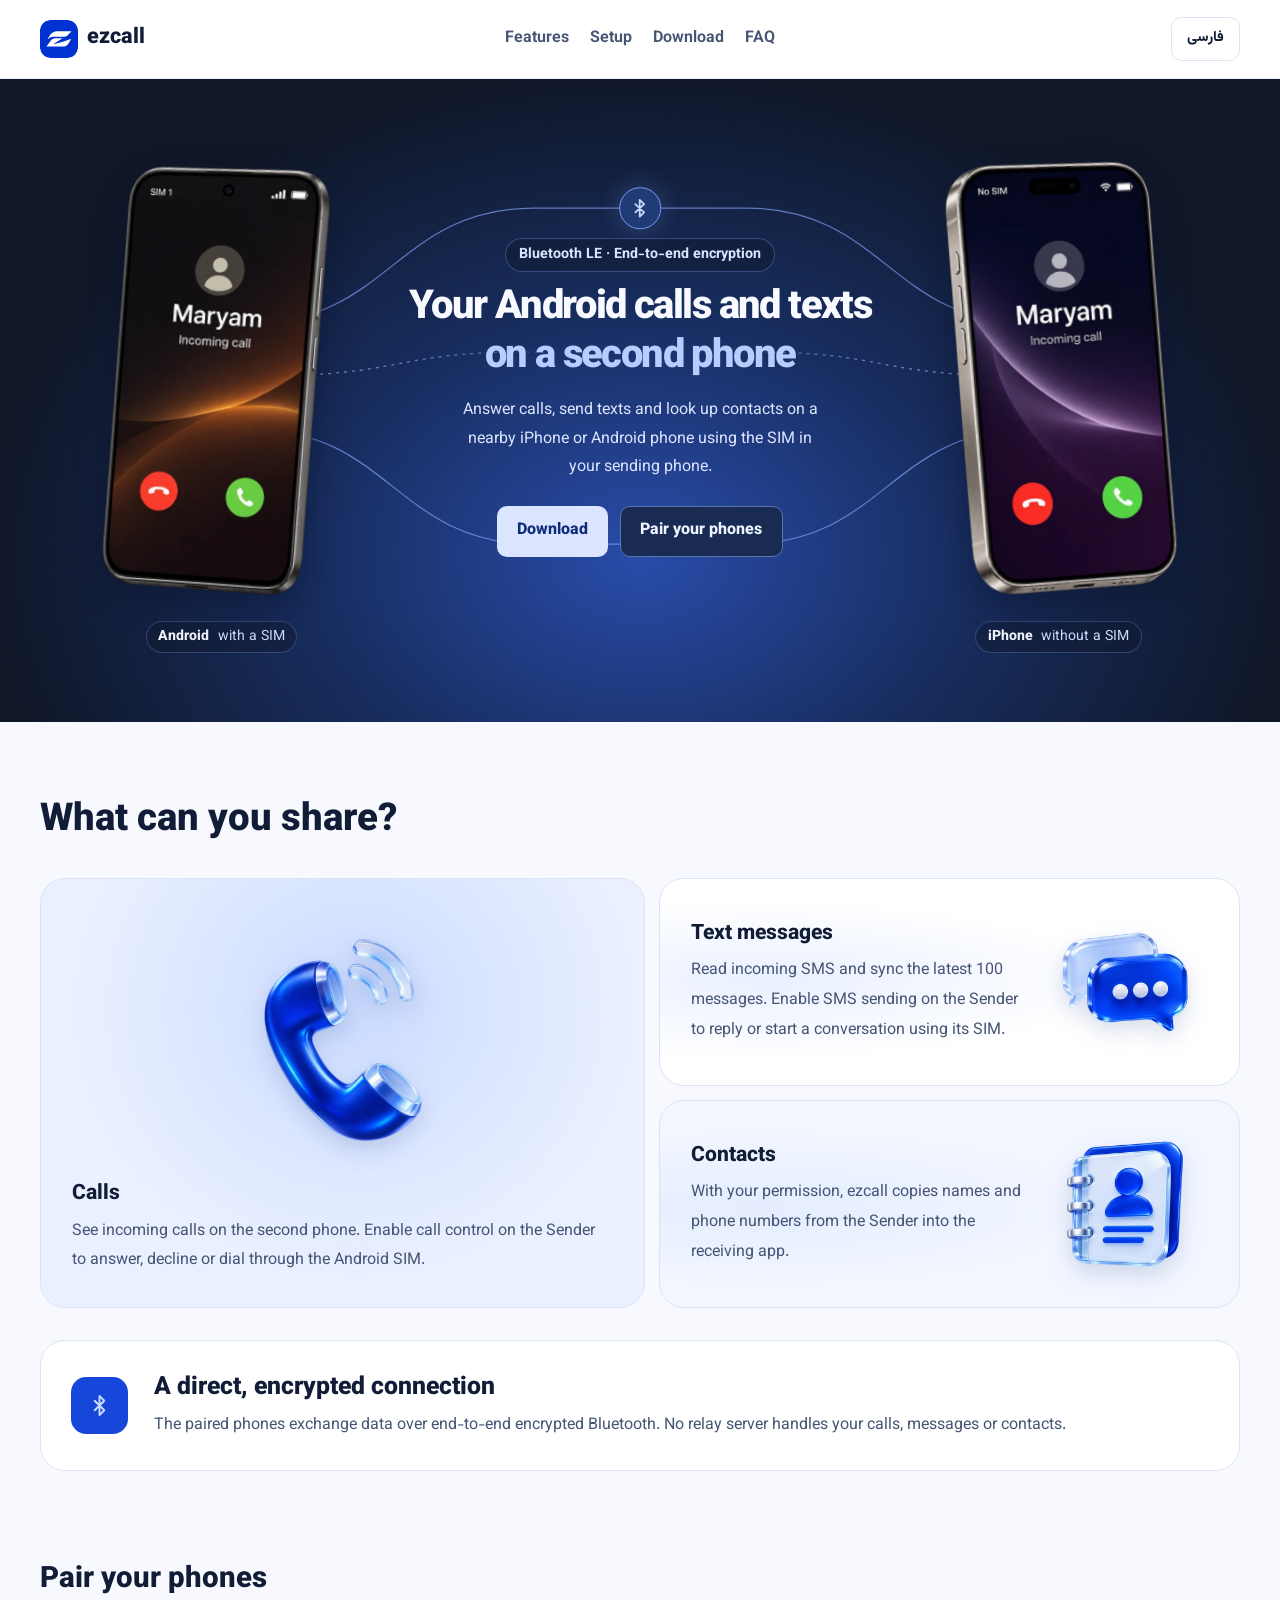
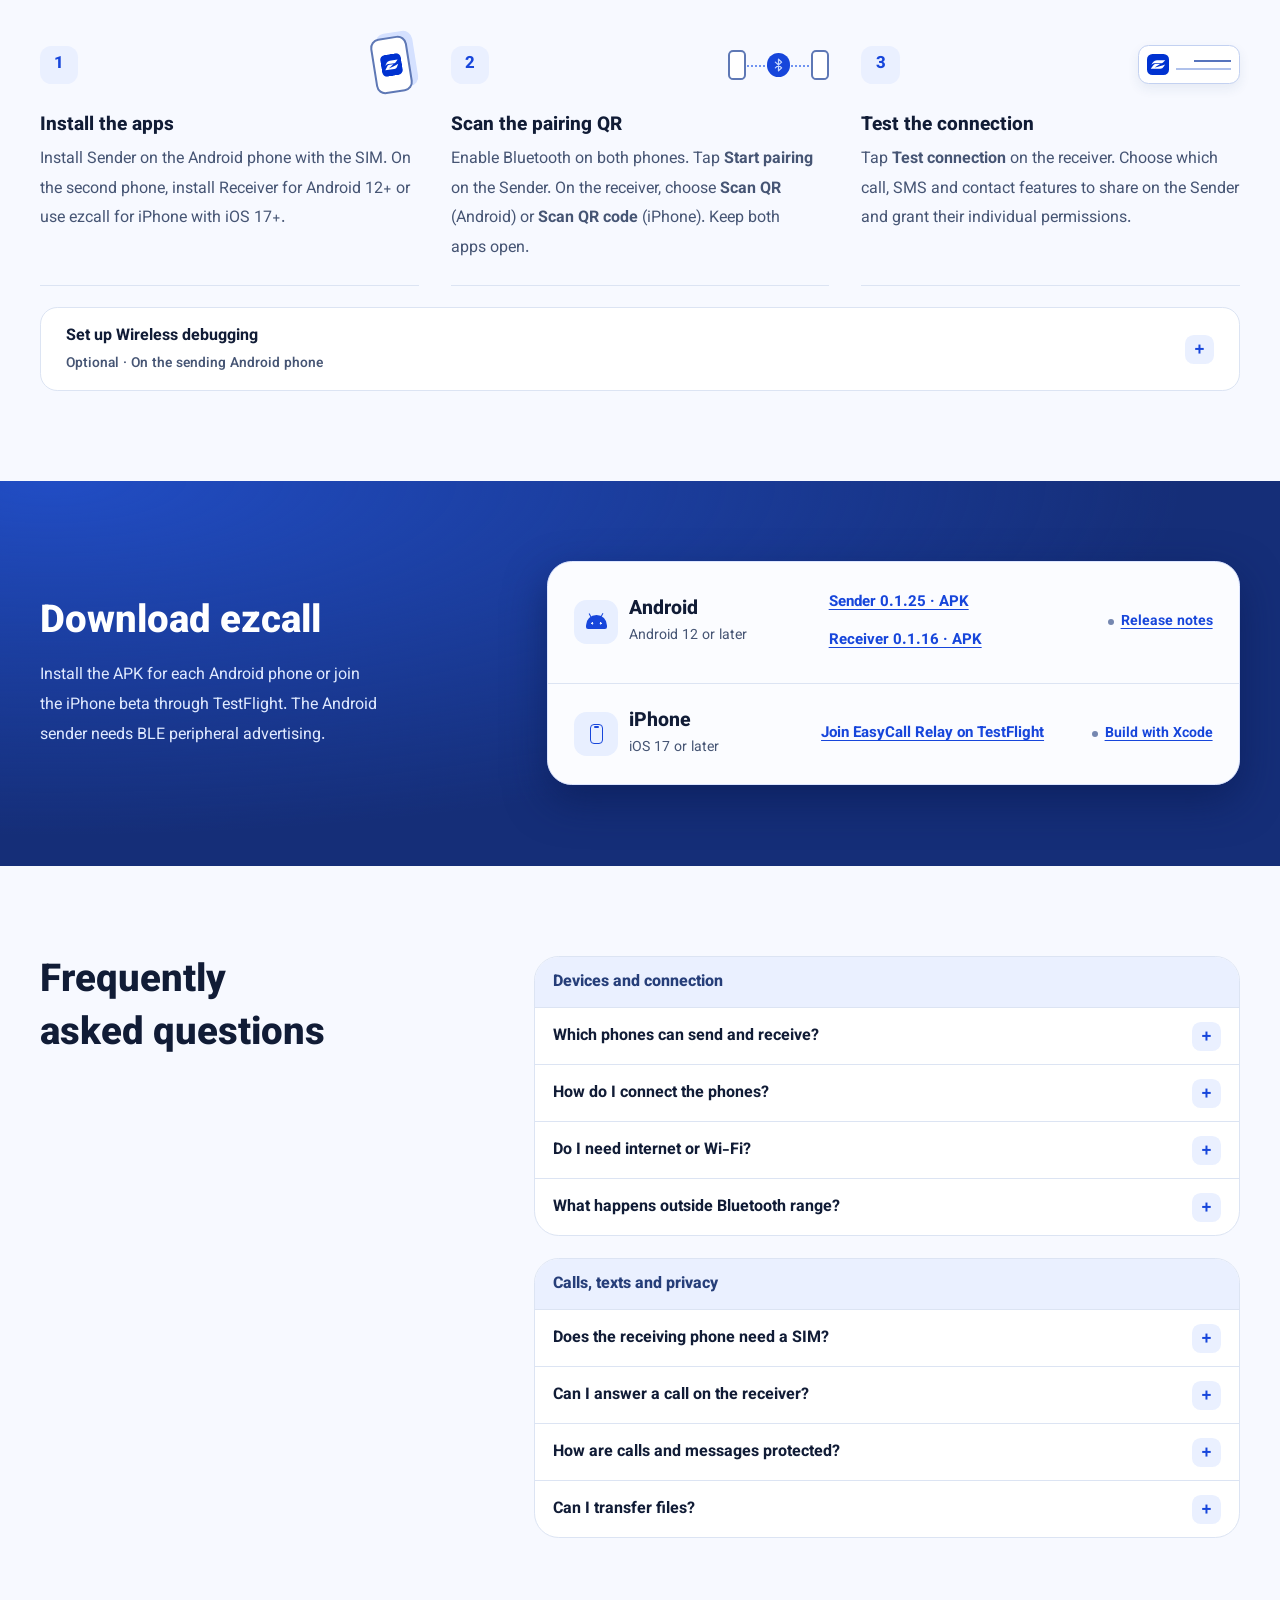
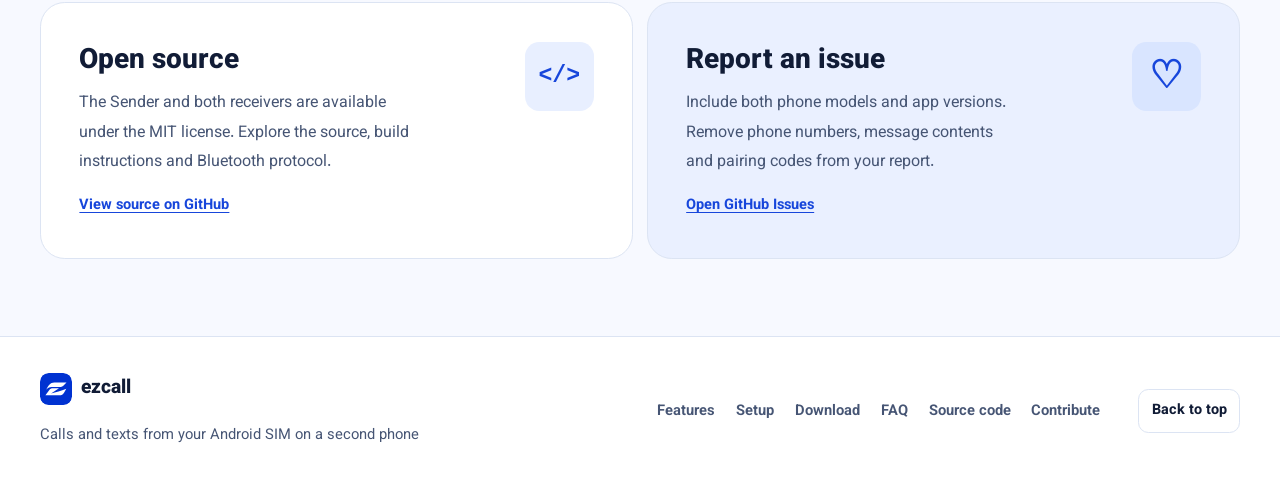
==== commit 79d52702: "Release EasyCall Android Sender 0.1.25 Read the uplink capture without blocking during the live voic" ====
--- a/docs/en.html
+++ b/docs/en.html
@@ -170,7 +170,7 @@
 <div><h3>Android</h3><p>Android 12 or later</p></div>
 </header>
 <ul class="platform-roles" role="list">
-<li><a href="https://github.com/ehsatn/EZcall/releases/download/android-2026-11-28-3/ezcall-sender-0.1.24-release.apk">Sender 0.1.24 · APK</a></li>
+<li><a href="https://github.com/ehsatn/EZcall/releases/download/android-2026-11-28-4/ezcall-sender-0.1.25-release.apk">Sender 0.1.25 · APK</a></li>
 <li><a href="https://github.com/ehsatn/EZcall/releases/download/android-2026-11-28-2/ezcall-receiver-0.1.16-release.apk">Receiver 0.1.16 · APK</a></li>
 </ul>
 <a class="platform-release" href="https://github.com/ehsatn/EZcall/releases/latest" id="android-download">Release notes</a>
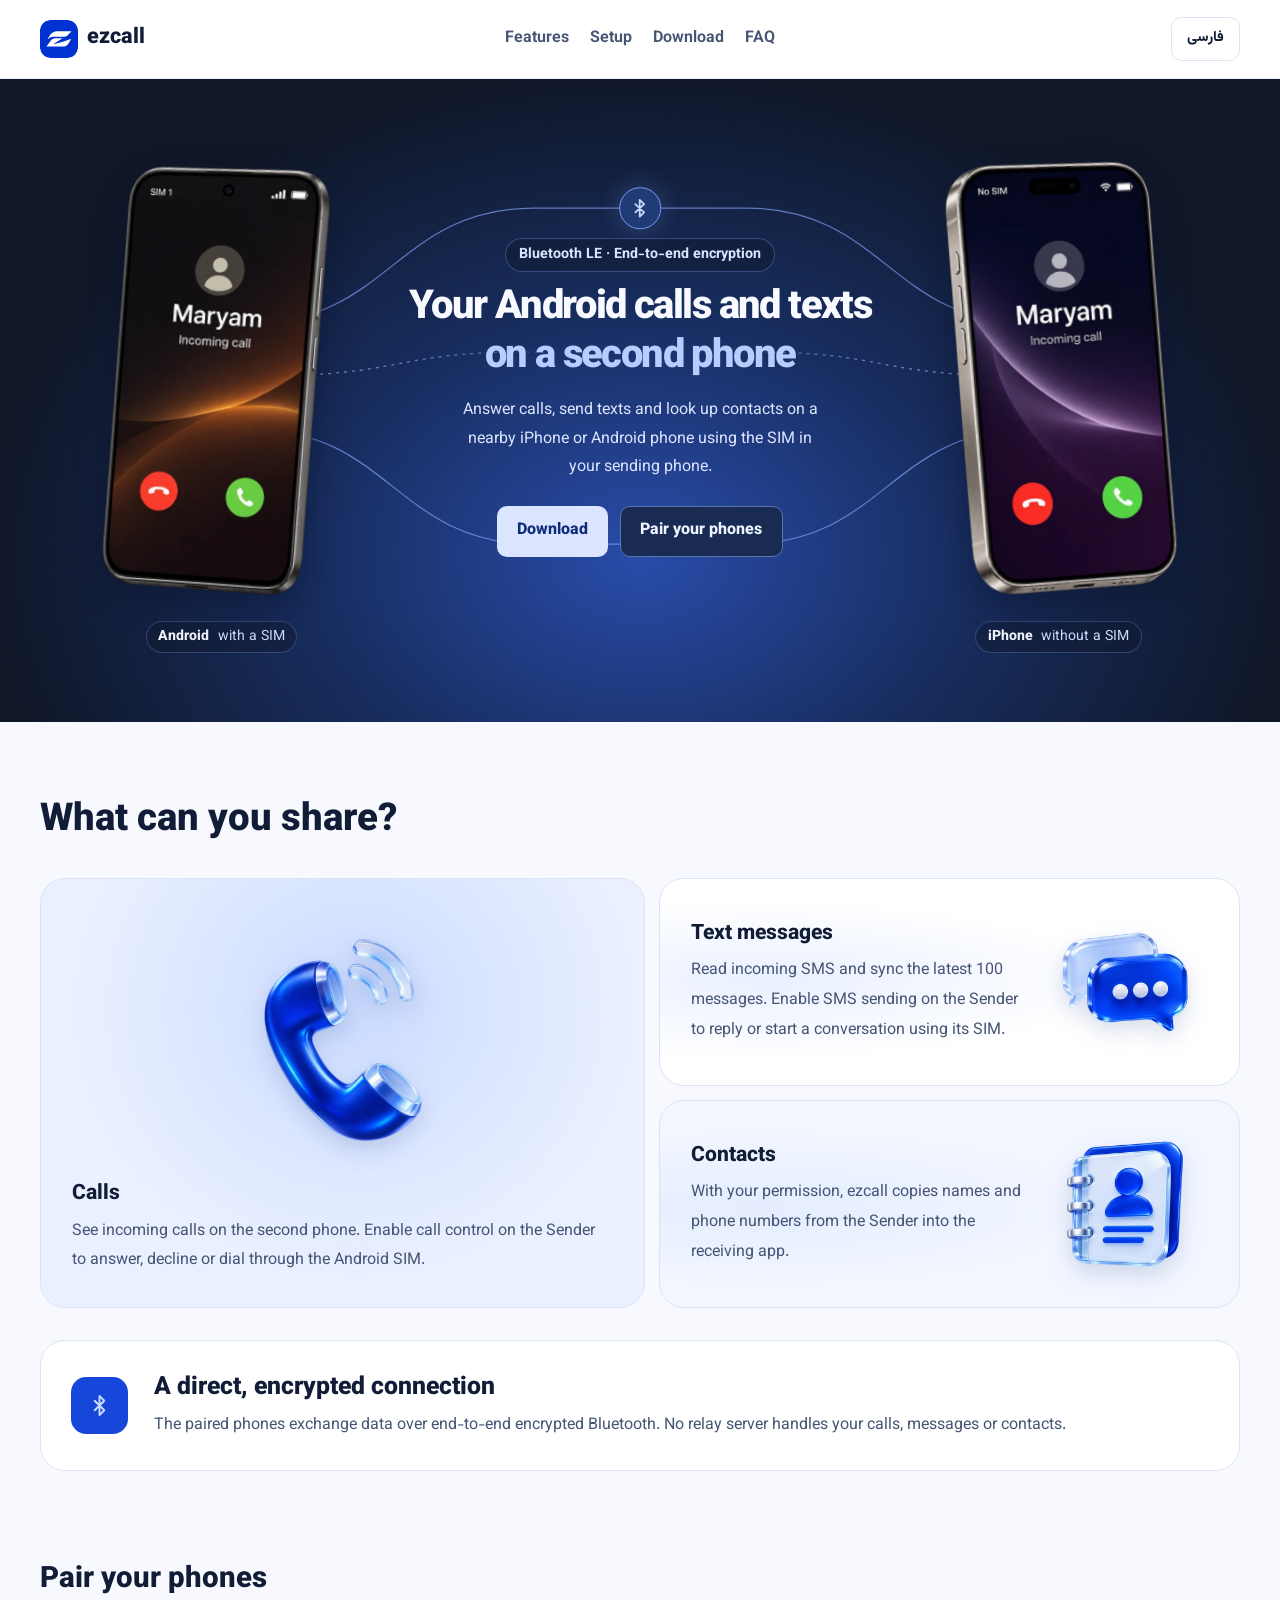
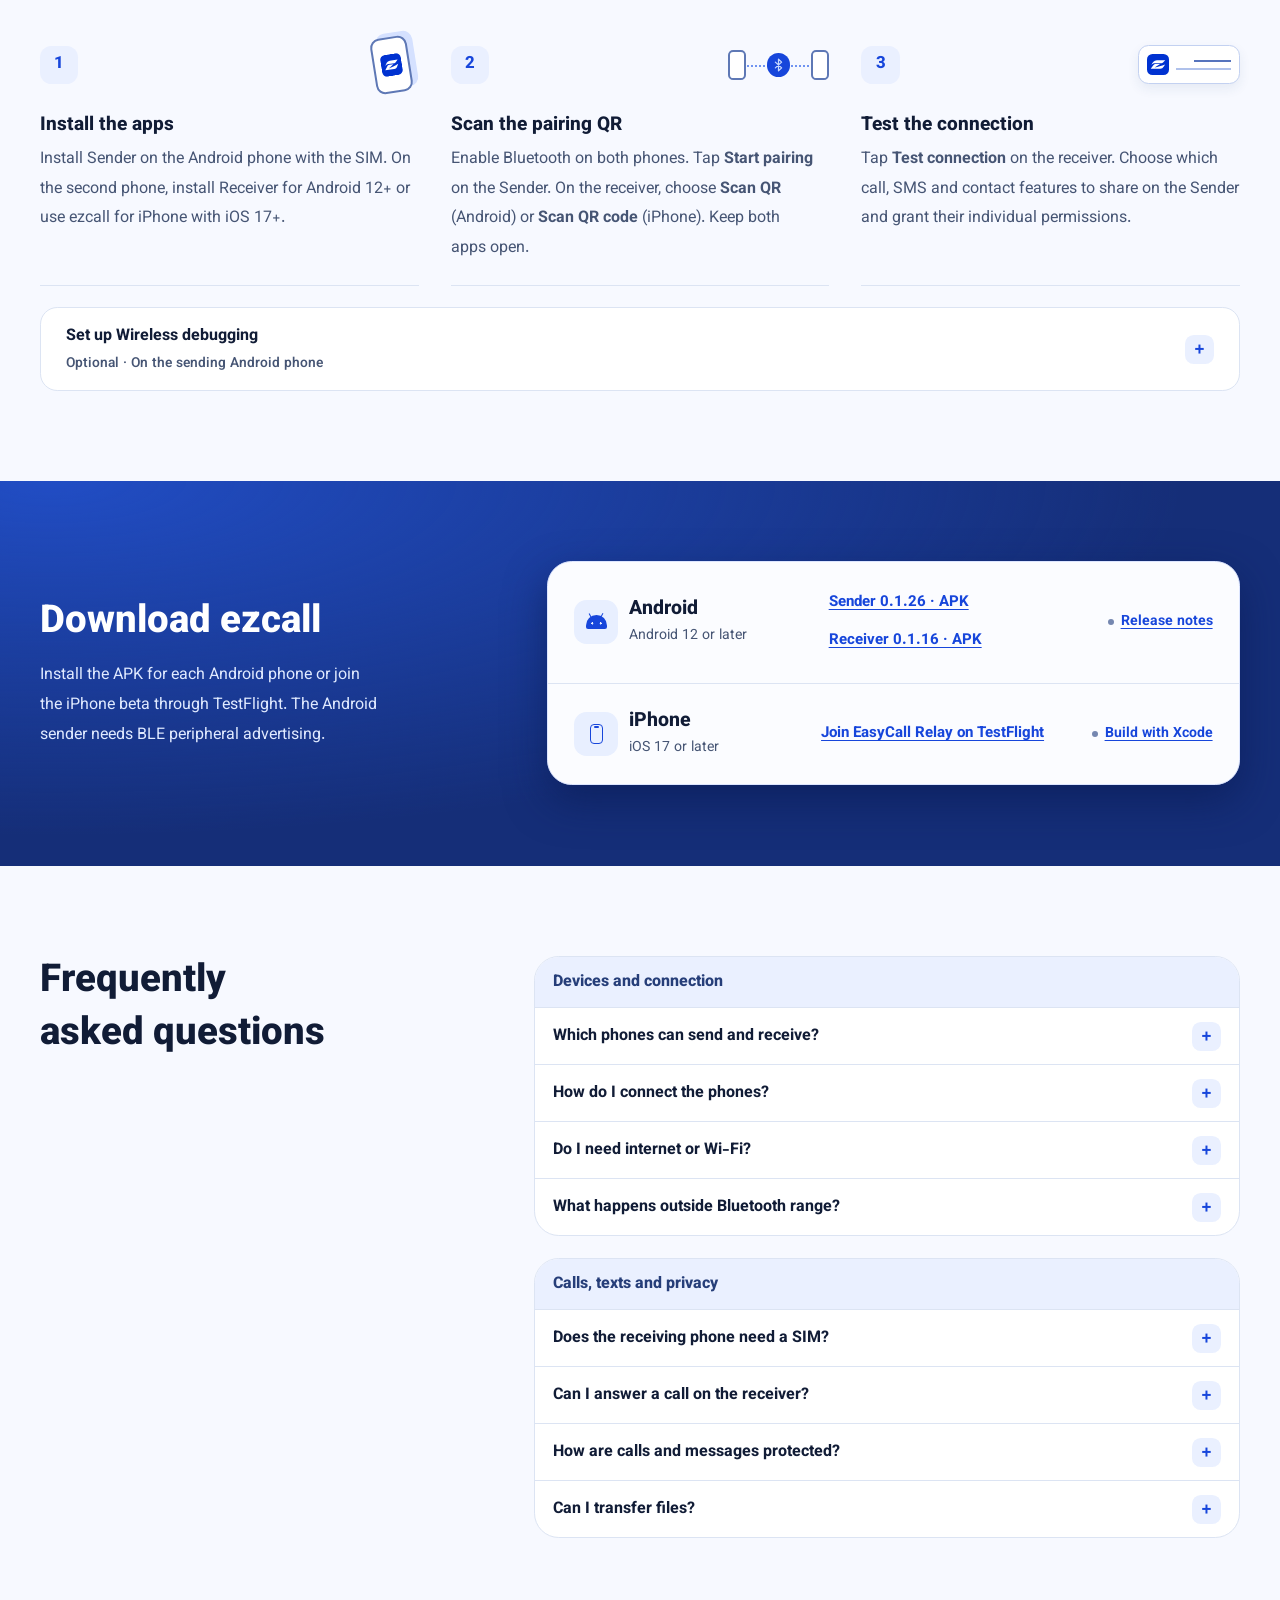
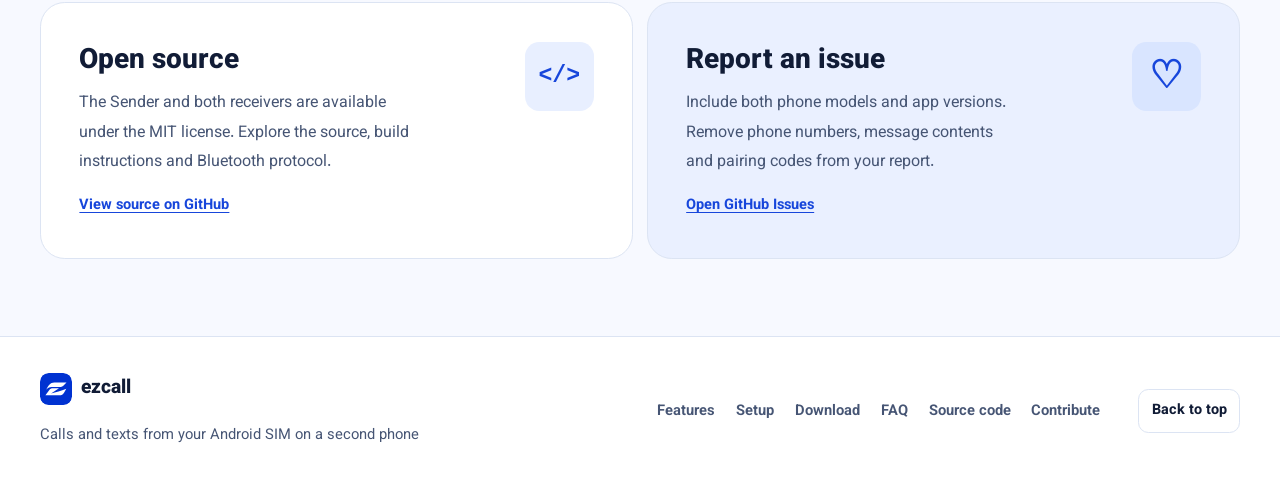
==== commit 573554f0: "Release EasyCall Android Sender 0.1.26 Only a match in the uplink capture counts as evidence in the " ====
--- a/docs/en.html
+++ b/docs/en.html
@@ -170,7 +170,7 @@
 <div><h3>Android</h3><p>Android 12 or later</p></div>
 </header>
 <ul class="platform-roles" role="list">
-<li><a href="https://github.com/ehsatn/EZcall/releases/download/android-2026-11-28-4/ezcall-sender-0.1.25-release.apk">Sender 0.1.25 · APK</a></li>
+<li><a href="https://github.com/ehsatn/EZcall/releases/download/android-2026-11-28-5/ezcall-sender-0.1.26-release.apk">Sender 0.1.26 · APK</a></li>
 <li><a href="https://github.com/ehsatn/EZcall/releases/download/android-2026-11-28-2/ezcall-receiver-0.1.16-release.apk">Receiver 0.1.16 · APK</a></li>
 </ul>
 <a class="platform-release" href="https://github.com/ehsatn/EZcall/releases/latest" id="android-download">Release notes</a>
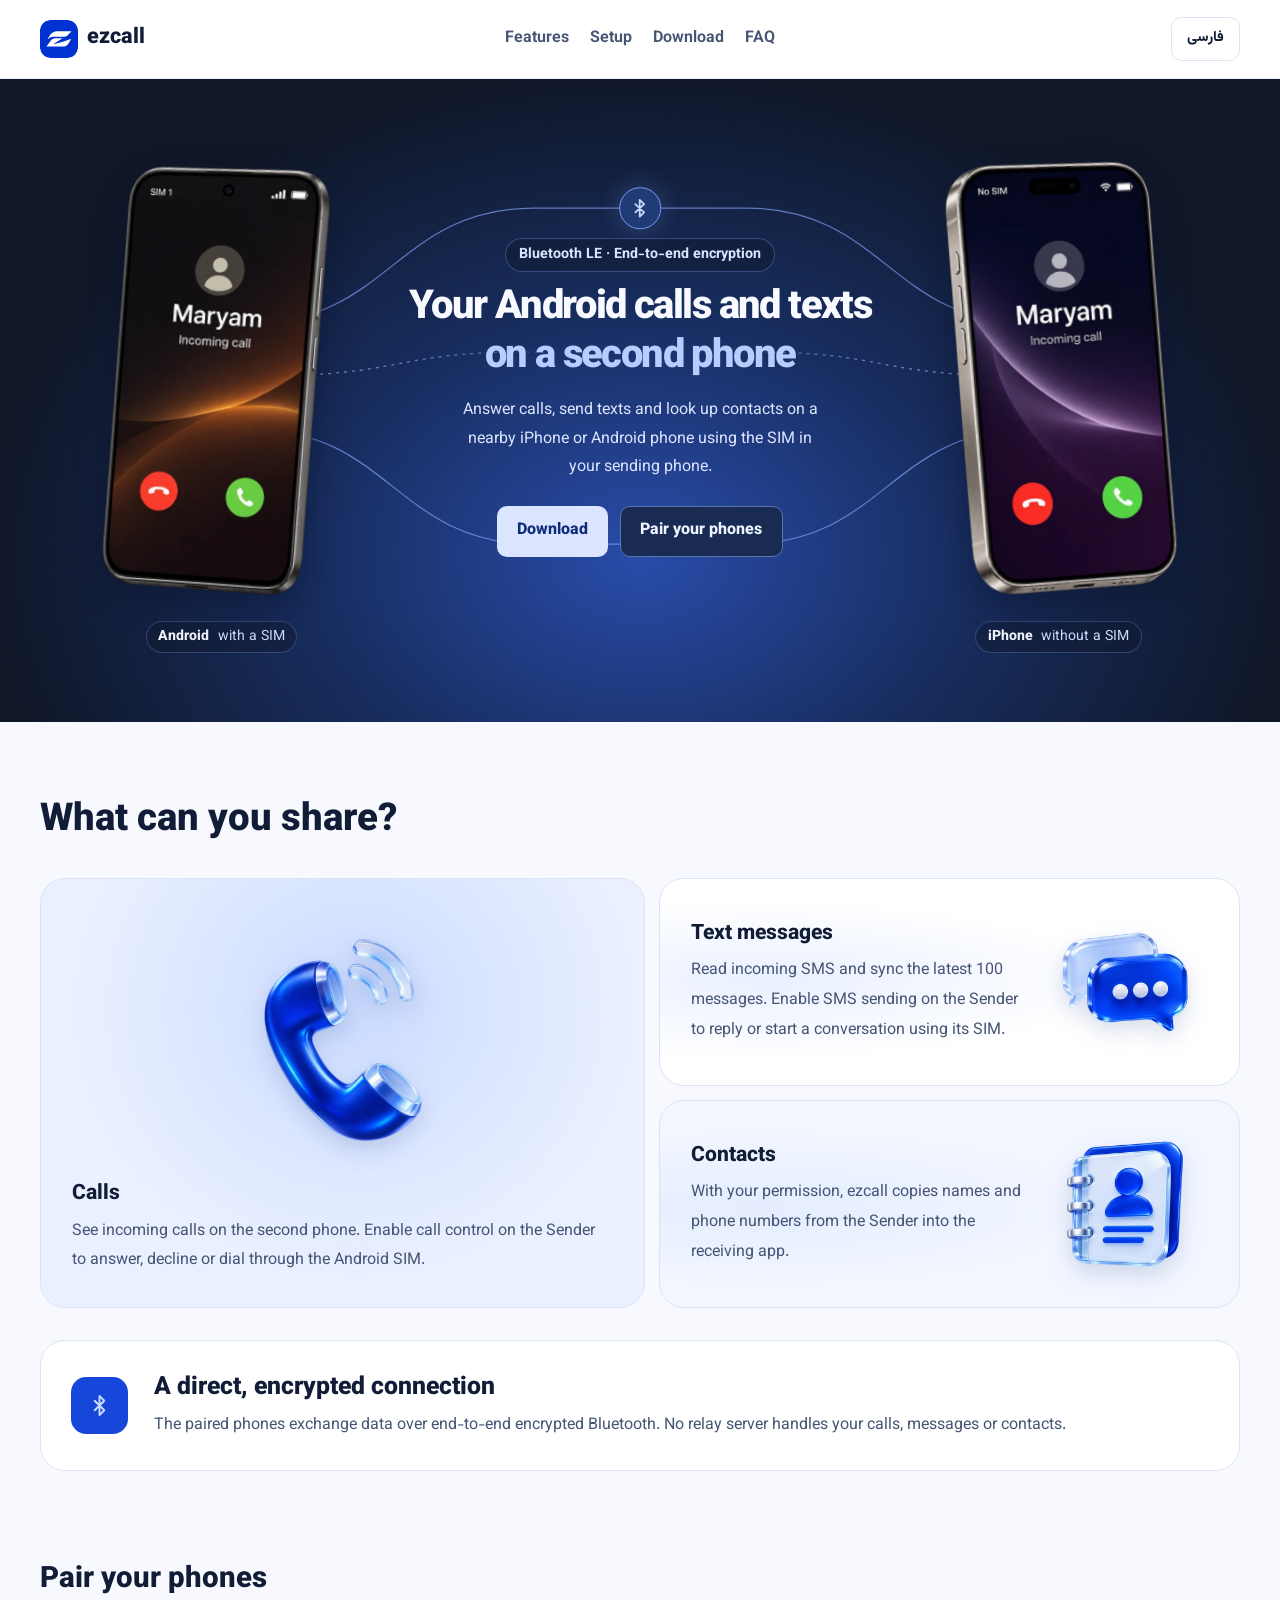
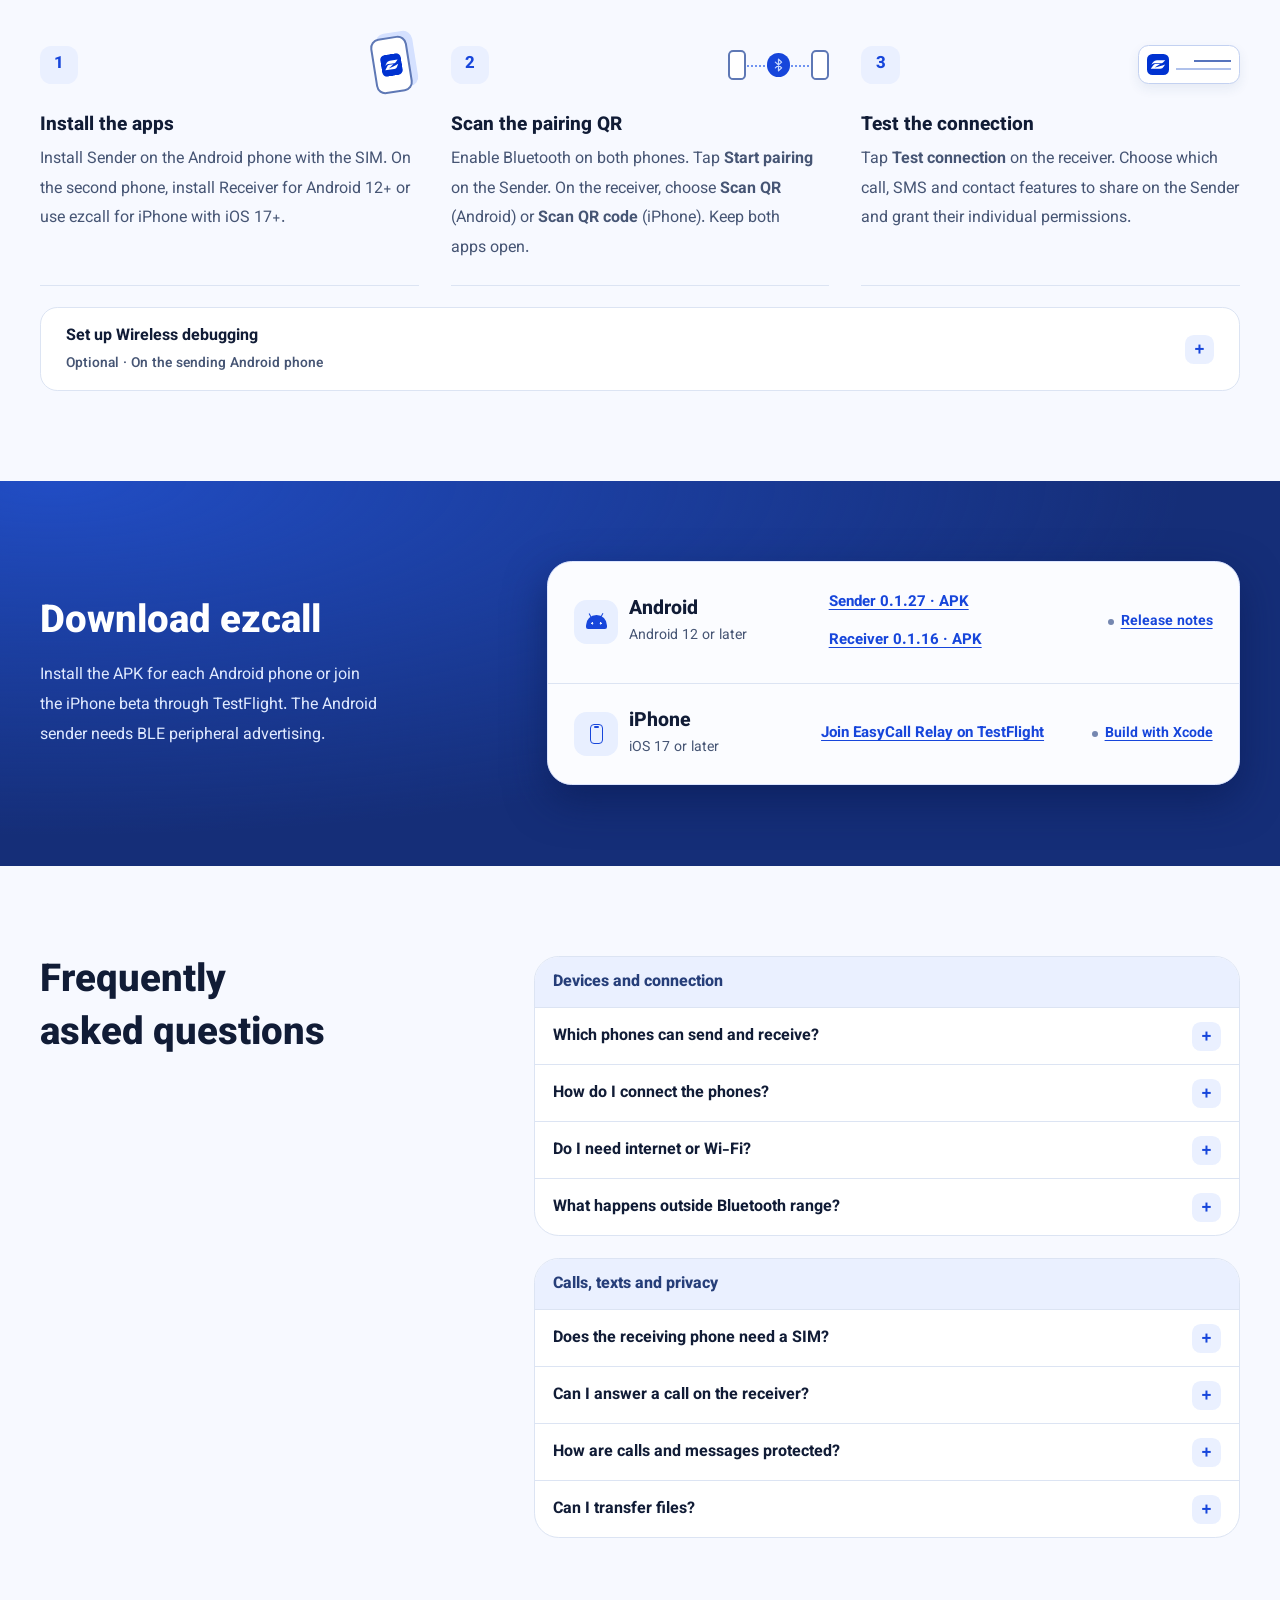
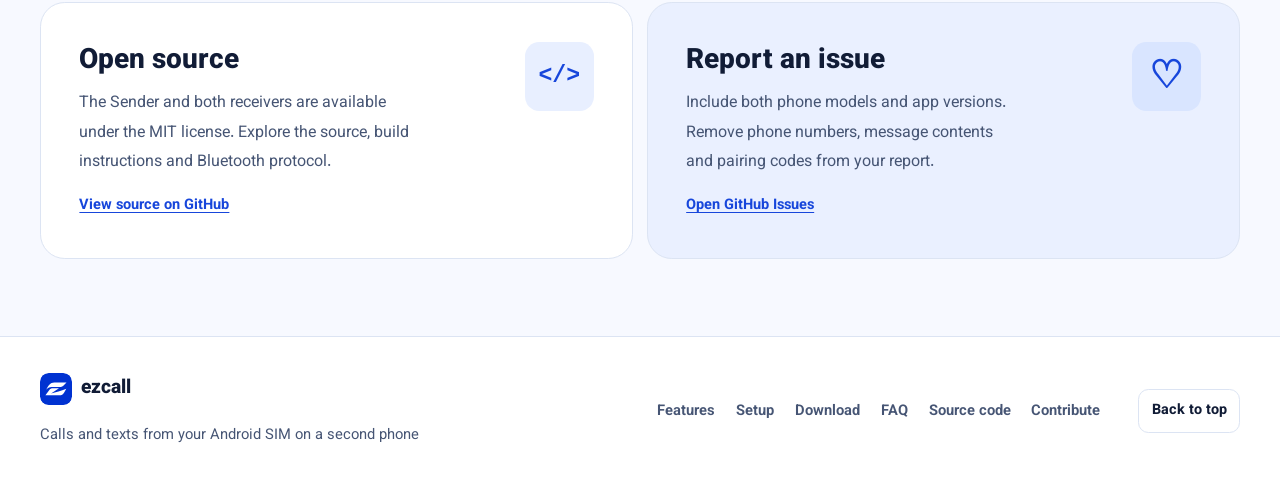
==== commit c56dcbb7: "Release EasyCall Android Sender 0.1.27 Xiaomi, Redmi and POCO phones restrict background apps throug" ====
--- a/docs/en.html
+++ b/docs/en.html
@@ -170,7 +170,7 @@
 <div><h3>Android</h3><p>Android 12 or later</p></div>
 </header>
 <ul class="platform-roles" role="list">
-<li><a href="https://github.com/ehsatn/EZcall/releases/download/android-2026-11-28-5/ezcall-sender-0.1.26-release.apk">Sender 0.1.26 · APK</a></li>
+<li><a href="https://github.com/ehsatn/EZcall/releases/download/android-2026-11-28-6/ezcall-sender-0.1.27-release.apk">Sender 0.1.27 · APK</a></li>
 <li><a href="https://github.com/ehsatn/EZcall/releases/download/android-2026-11-28-2/ezcall-receiver-0.1.16-release.apk">Receiver 0.1.16 · APK</a></li>
 </ul>
 <a class="platform-release" href="https://github.com/ehsatn/EZcall/releases/latest" id="android-download">Release notes</a>
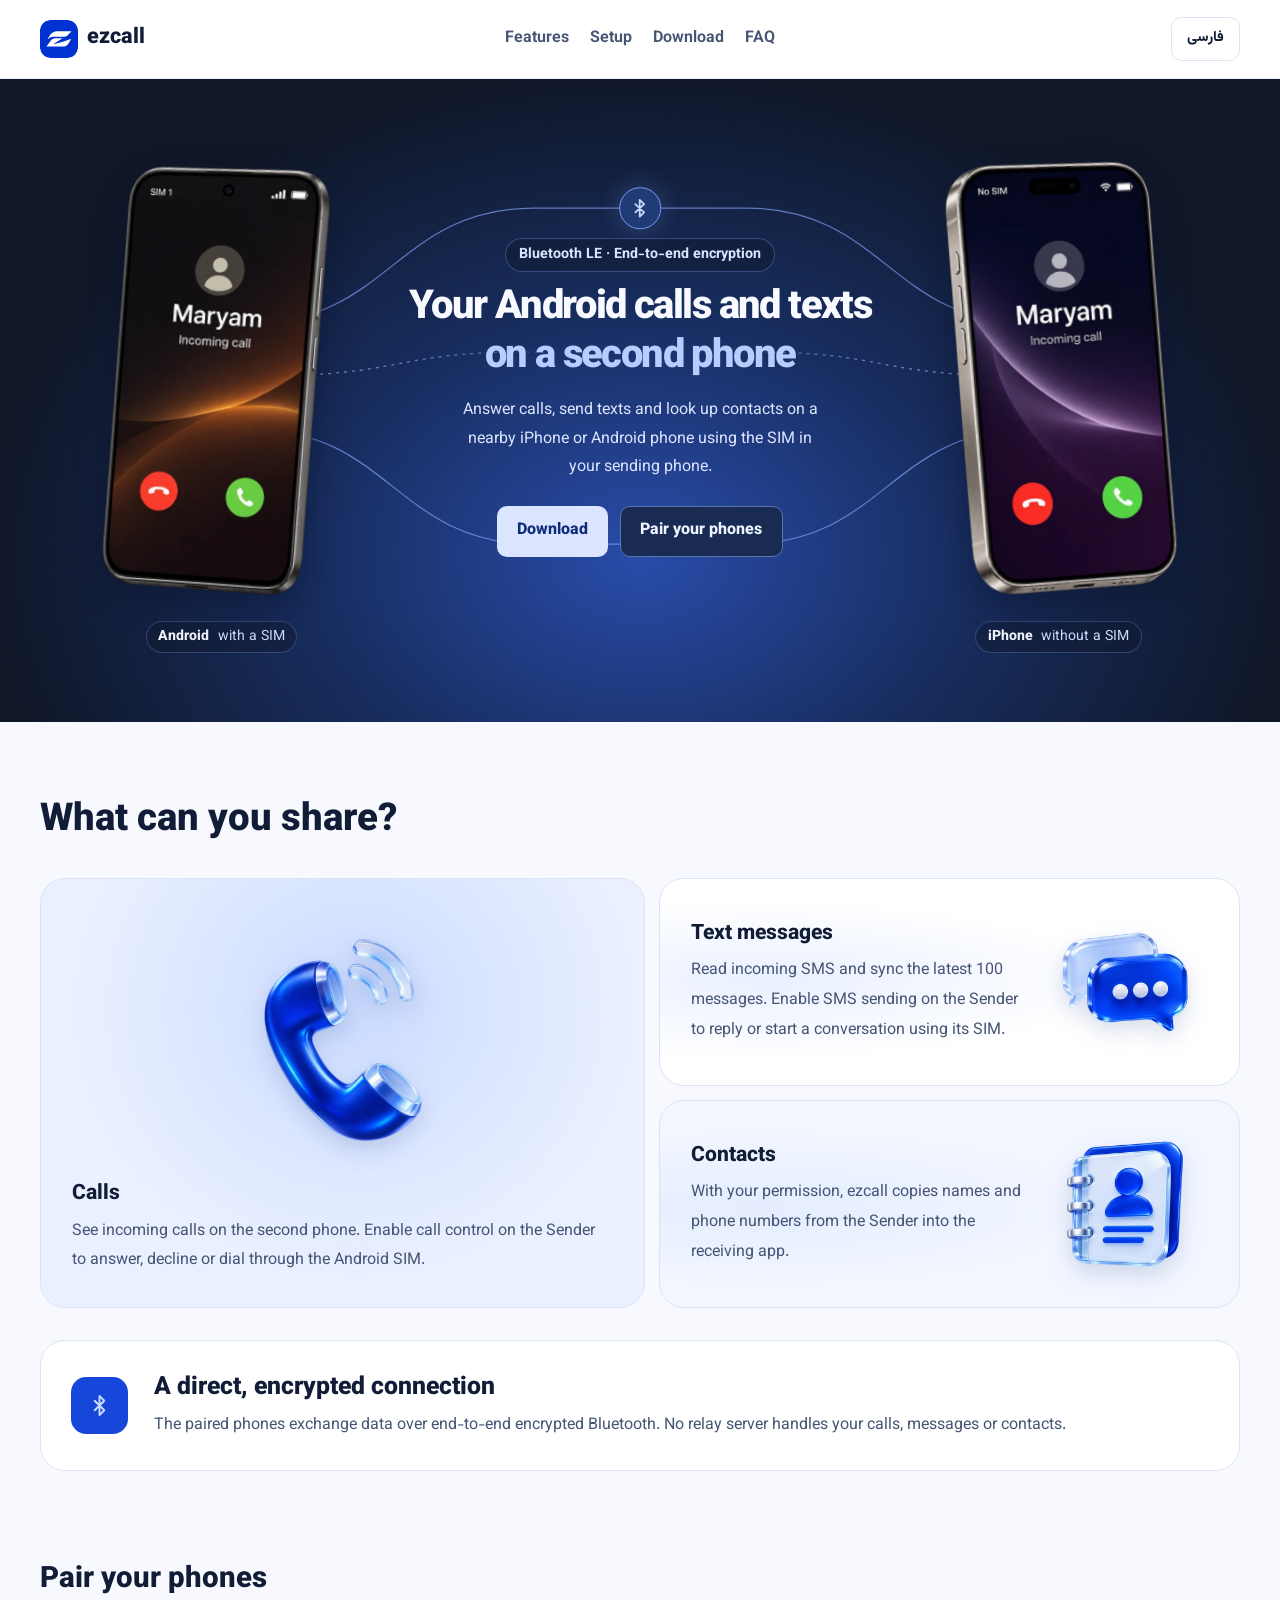
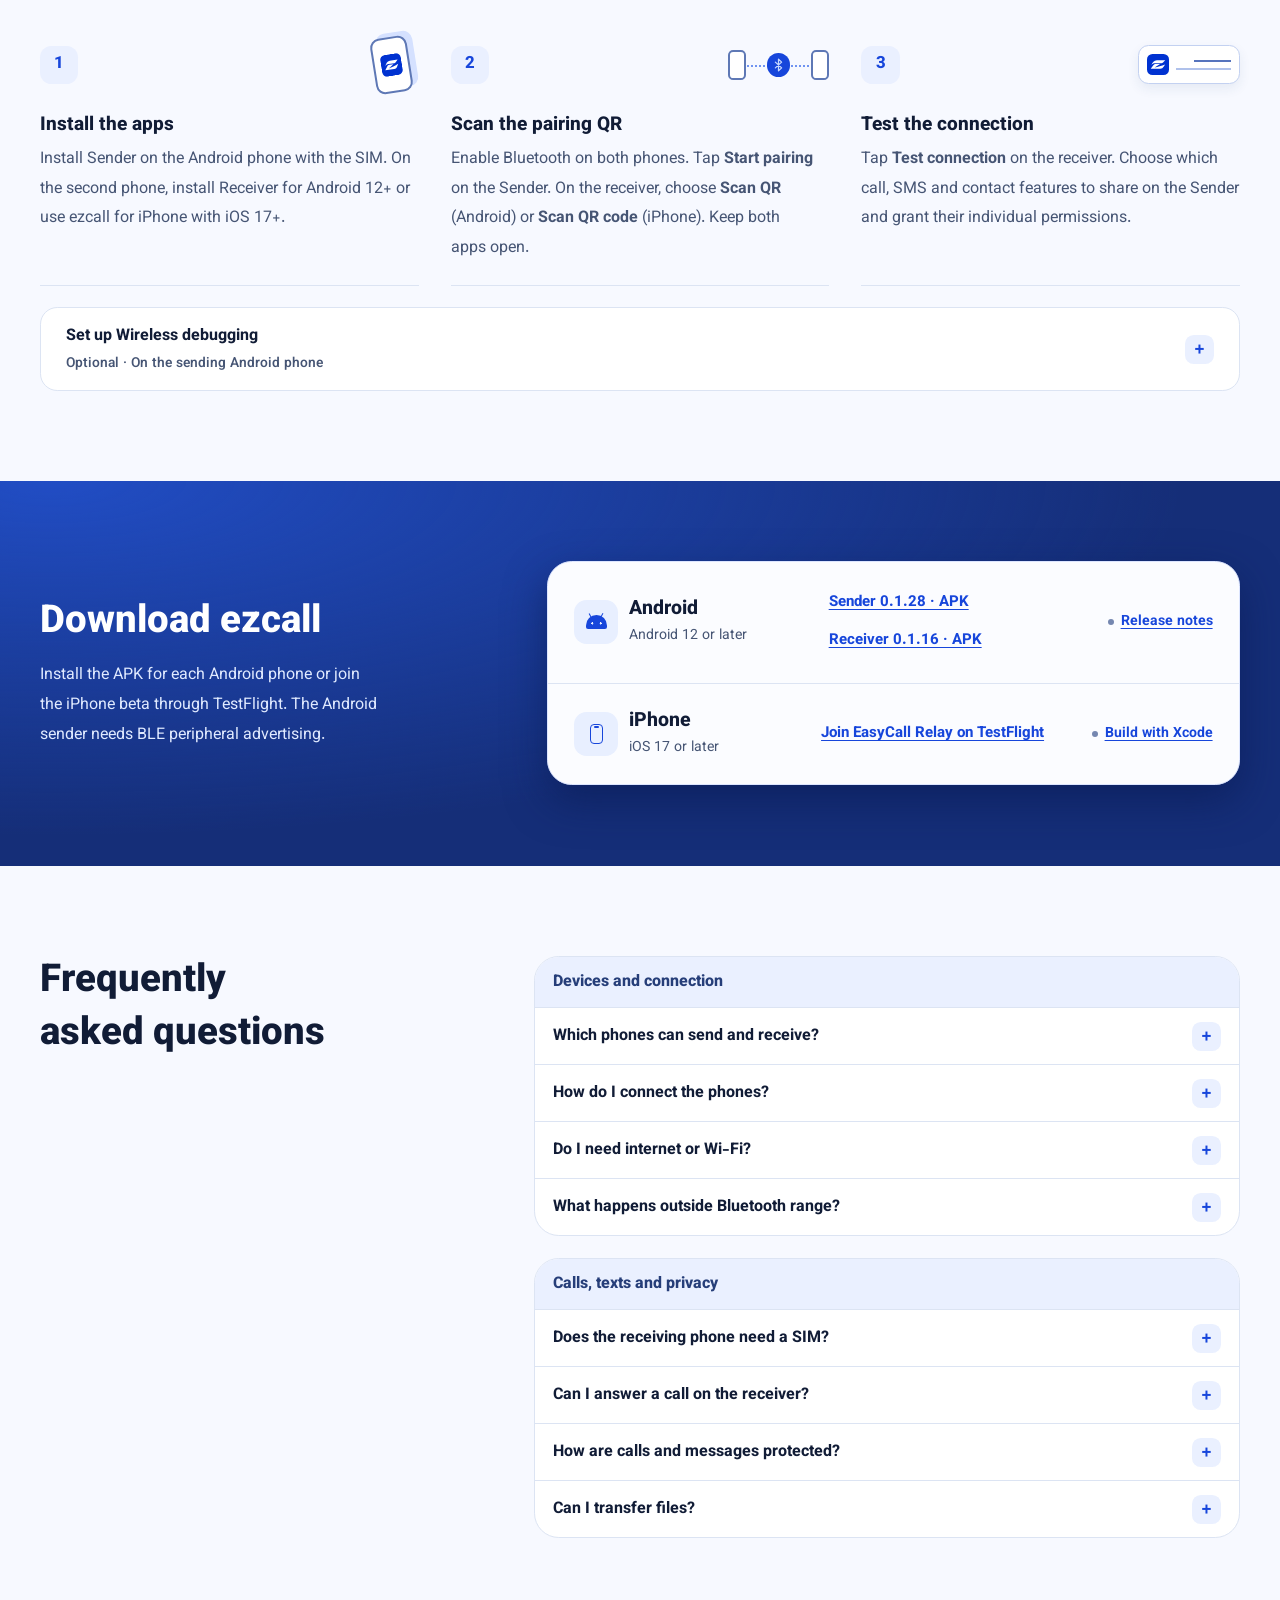
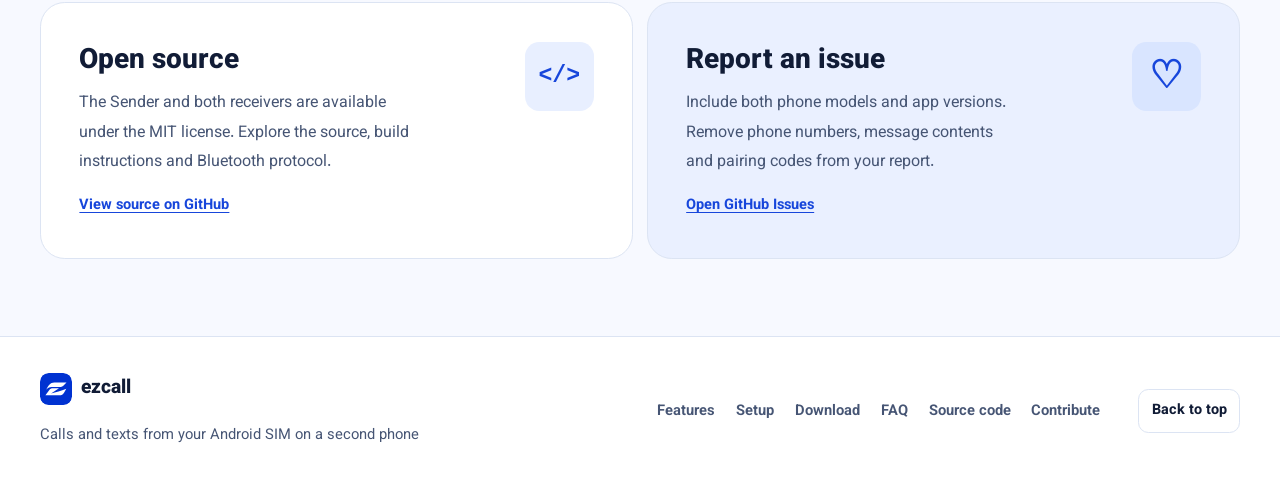
==== commit a32d0ce2: "Release EasyCall Android Sender 0.1.28 Add Settings > Call audio > Call audio mode. Normal call mode" ====
--- a/docs/en.html
+++ b/docs/en.html
@@ -170,7 +170,7 @@
 <div><h3>Android</h3><p>Android 12 or later</p></div>
 </header>
 <ul class="platform-roles" role="list">
-<li><a href="https://github.com/ehsatn/EZcall/releases/download/android-2026-11-28-6/ezcall-sender-0.1.27-release.apk">Sender 0.1.27 · APK</a></li>
+<li><a href="https://github.com/ehsatn/EZcall/releases/download/android-2026-11-28-7/ezcall-sender-0.1.28-release.apk">Sender 0.1.28 · APK</a></li>
 <li><a href="https://github.com/ehsatn/EZcall/releases/download/android-2026-11-28-2/ezcall-receiver-0.1.16-release.apk">Receiver 0.1.16 · APK</a></li>
 </ul>
 <a class="platform-release" href="https://github.com/ehsatn/EZcall/releases/latest" id="android-download">Release notes</a>
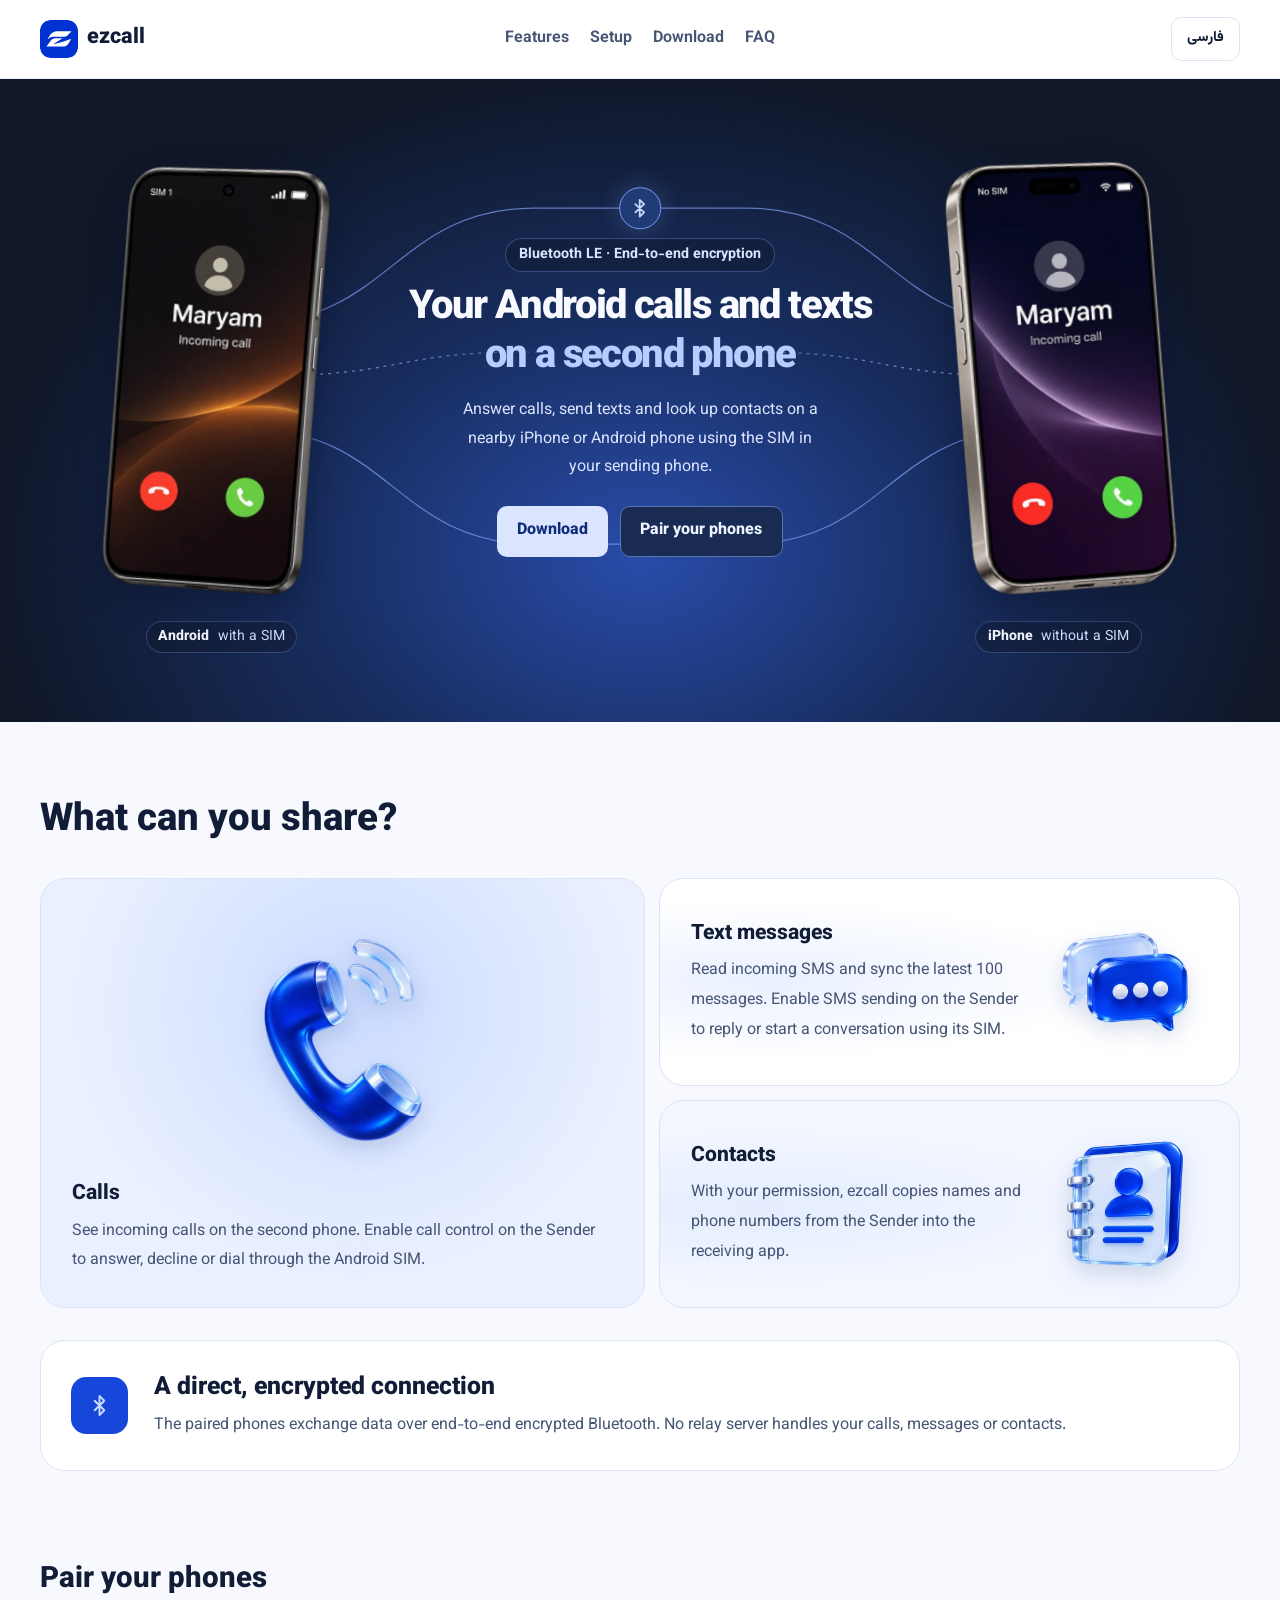
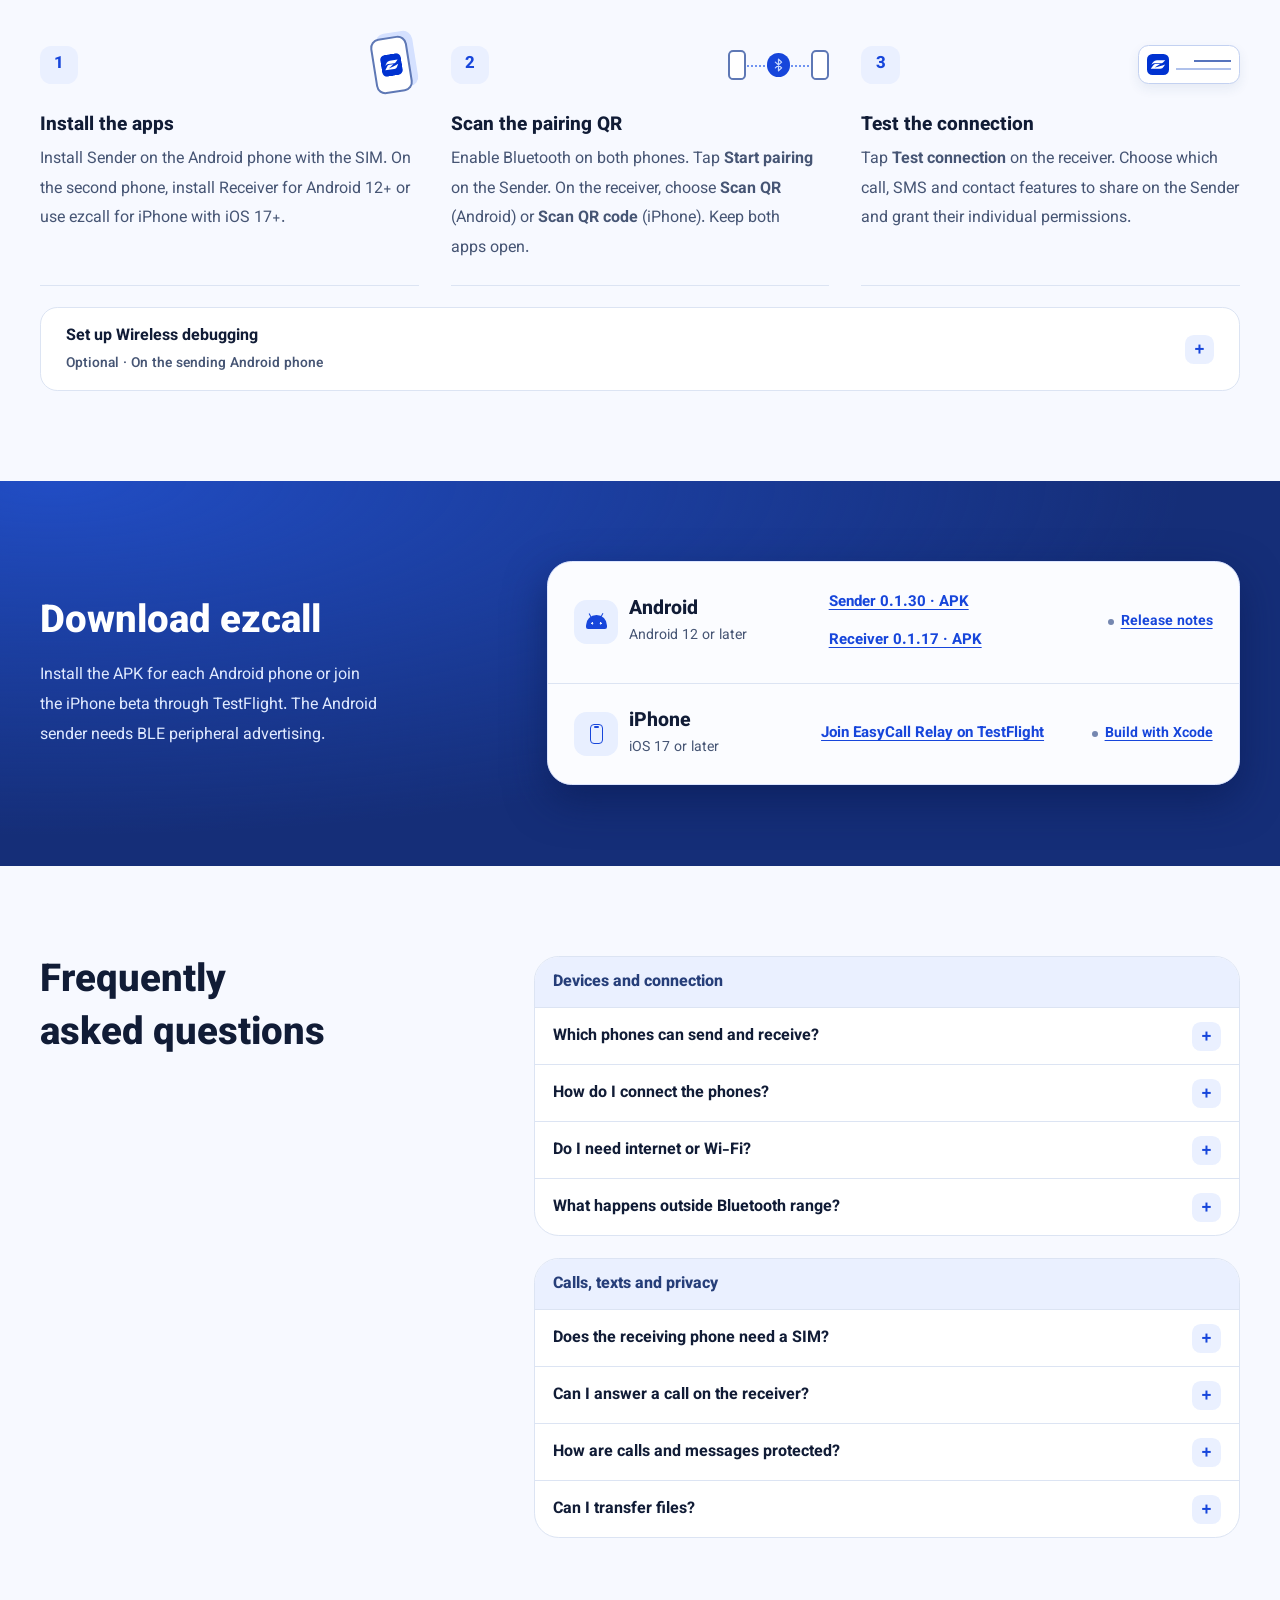
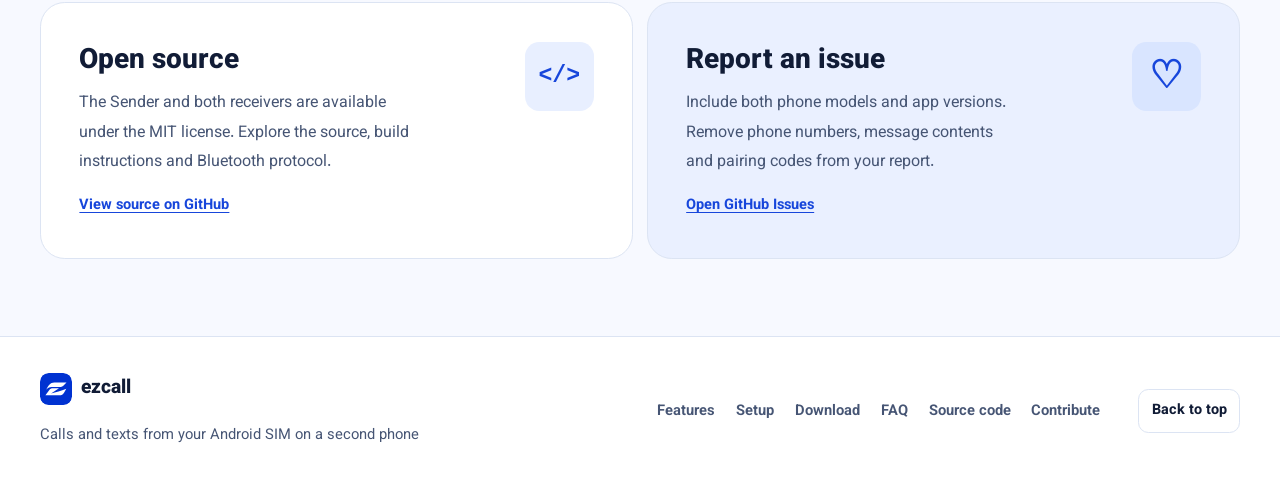
==== commit dba8d57c: "Update Android release download links" ====
--- a/docs/en.html
+++ b/docs/en.html
@@ -170,8 +170,8 @@
 <div><h3>Android</h3><p>Android 12 or later</p></div>
 </header>
 <ul class="platform-roles" role="list">
-<li><a href="https://github.com/ehsatn/EZcall/releases/download/android-2026-11-28-7/ezcall-sender-0.1.28-release.apk">Sender 0.1.28 · APK</a></li>
-<li><a href="https://github.com/ehsatn/EZcall/releases/download/android-2026-11-28-2/ezcall-receiver-0.1.16-release.apk">Receiver 0.1.16 · APK</a></li>
+<li><a href="https://github.com/ehsatn/EZcall/releases/download/android-2026-11-28-8/ezcall-sender-0.1.30-release.apk">Sender 0.1.30 · APK</a></li>
+<li><a href="https://github.com/ehsatn/EZcall/releases/download/android-2026-11-28-8/ezcall-receiver-0.1.17-release.apk">Receiver 0.1.17 · APK</a></li>
 </ul>
 <a class="platform-release" href="https://github.com/ehsatn/EZcall/releases/latest" id="android-download">Release notes</a>
 </article>
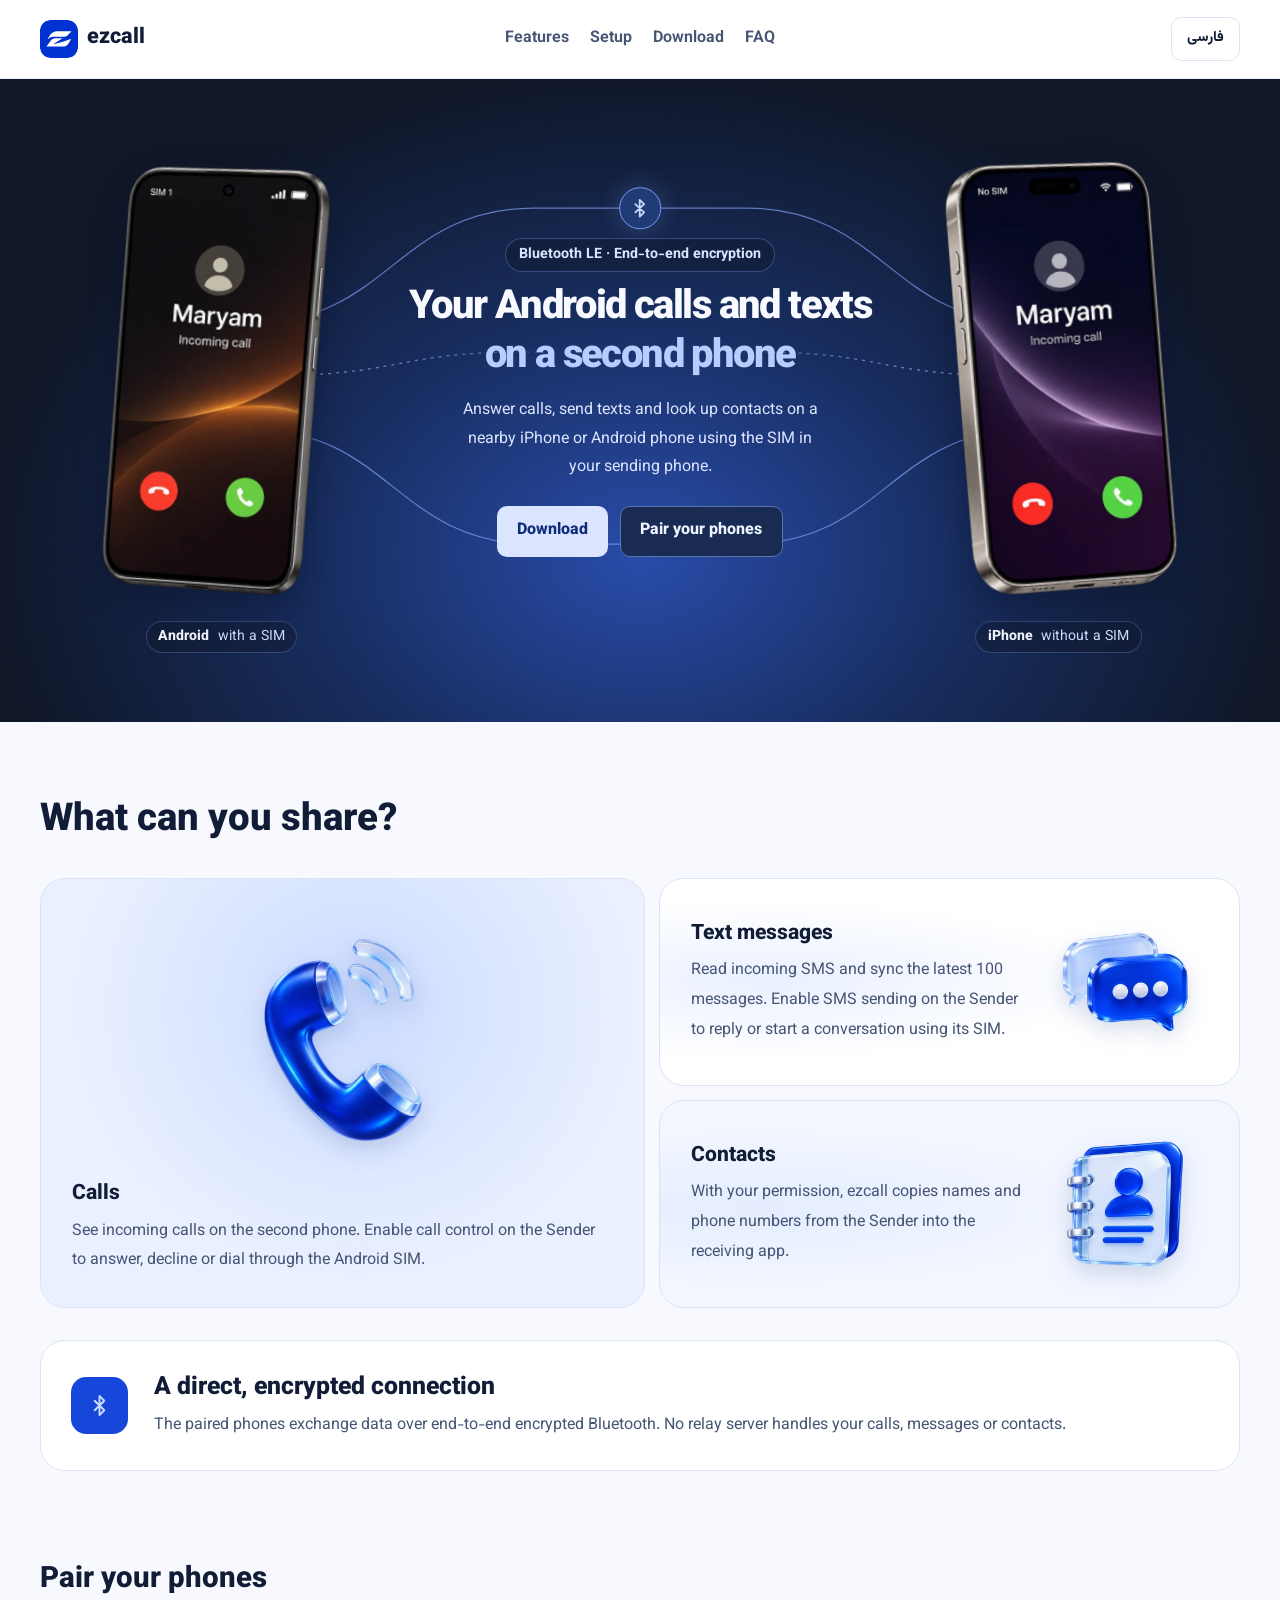
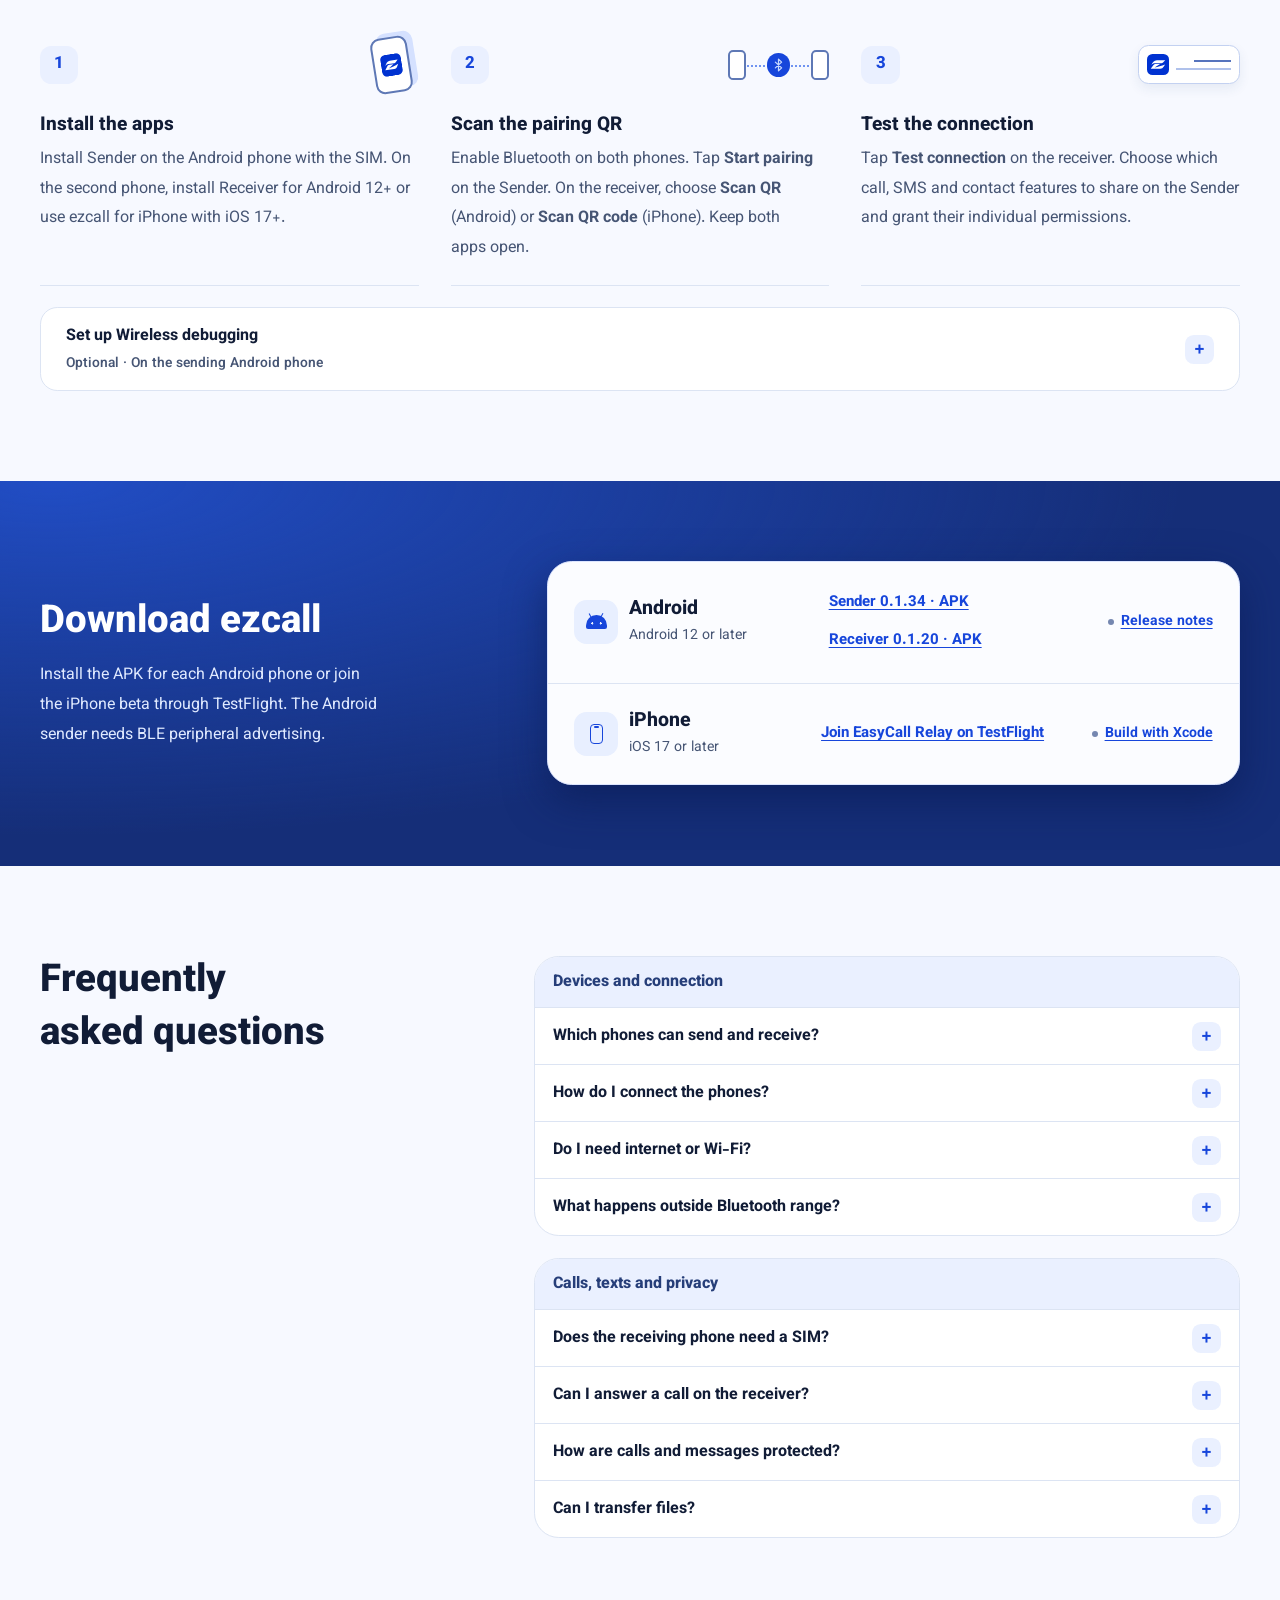
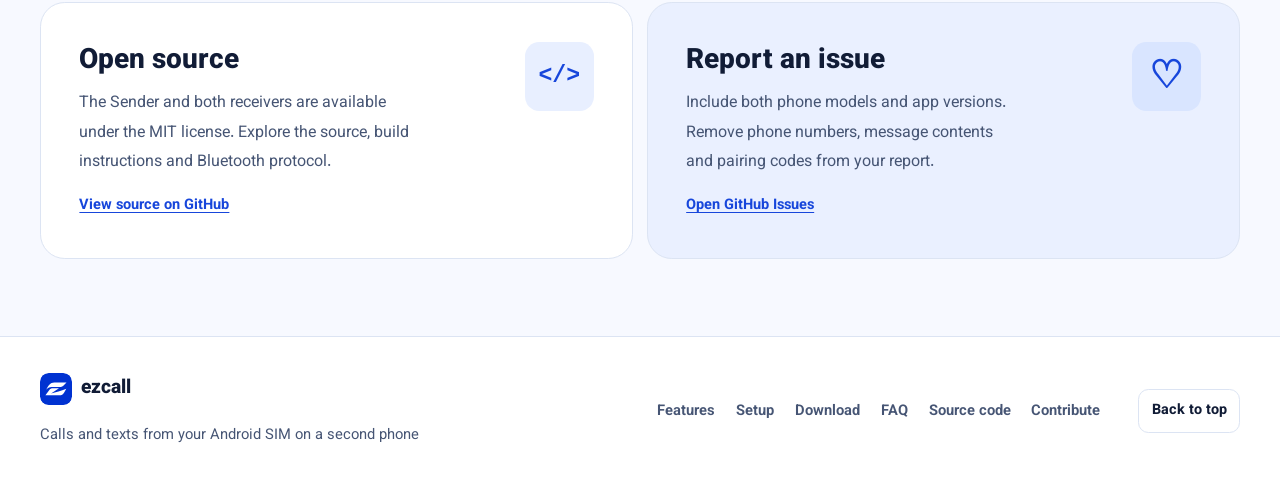
==== commit b654dd14: "Update Android release download links" ====
--- a/docs/en.html
+++ b/docs/en.html
@@ -170,8 +170,8 @@
 <div><h3>Android</h3><p>Android 12 or later</p></div>
 </header>
 <ul class="platform-roles" role="list">
-<li><a href="https://github.com/ehsatn/EZcall/releases/download/android-2026-11-28-8/ezcall-sender-0.1.30-release.apk">Sender 0.1.30 · APK</a></li>
-<li><a href="https://github.com/ehsatn/EZcall/releases/download/android-2026-11-28-8/ezcall-receiver-0.1.17-release.apk">Receiver 0.1.17 · APK</a></li>
+<li><a href="https://github.com/ehsatn/EZcall/releases/download/android-2026-11-28-9/ezcall-sender-0.1.34-release.apk">Sender 0.1.34 · APK</a></li>
+<li><a href="https://github.com/ehsatn/EZcall/releases/download/android-2026-11-28-9/ezcall-receiver-0.1.20-release.apk">Receiver 0.1.20 · APK</a></li>
 </ul>
 <a class="platform-release" href="https://github.com/ehsatn/EZcall/releases/latest" id="android-download">Release notes</a>
 </article>
